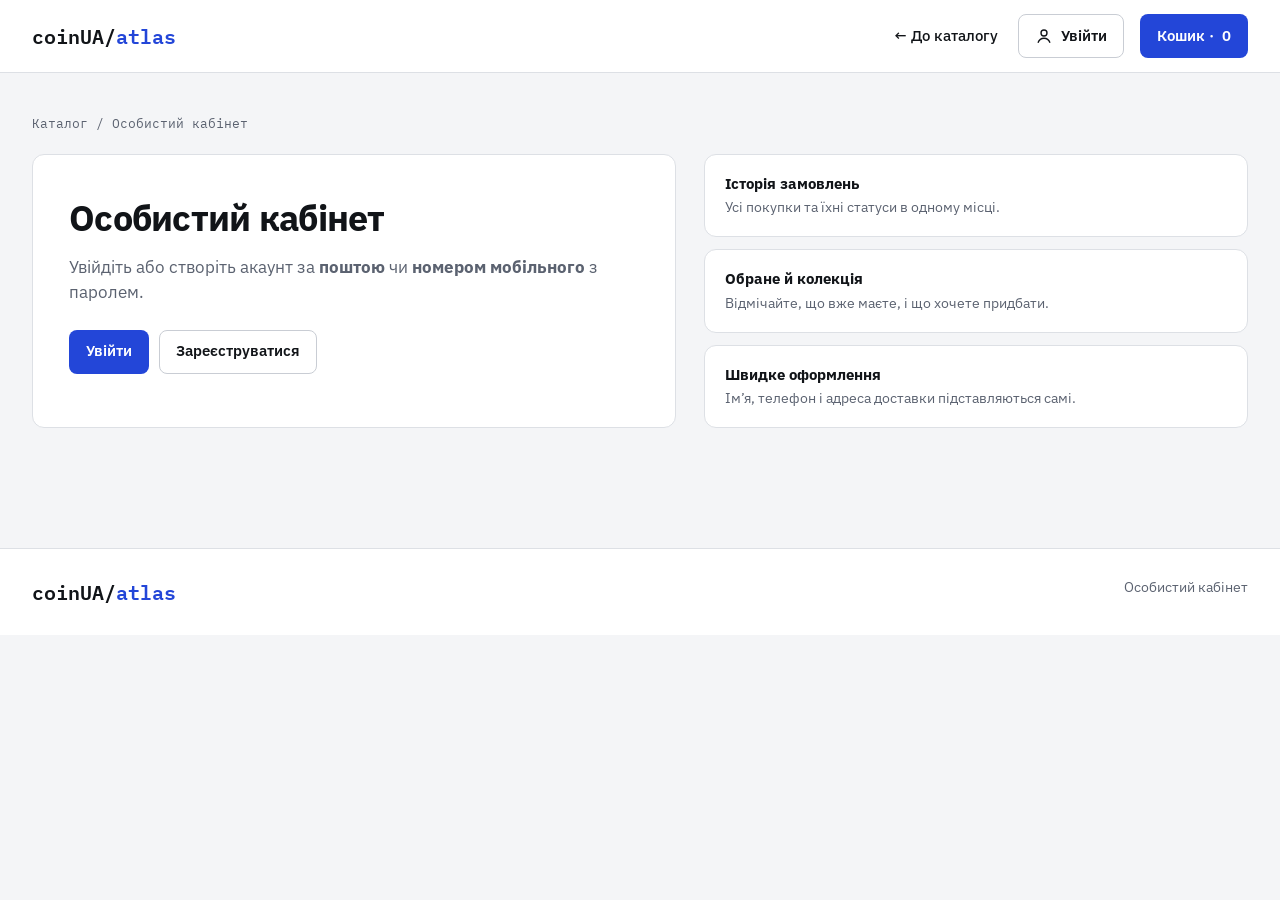
==== account.html @ 2c077c4a "Особистий кабінет: реєстрація й вхід за поштою або телефоном з паролем - Модуль авторизації з двома " ====
<!doctype html>
<html lang="uk">
<head>
  <meta charset="utf-8">
  <meta name="viewport" content="width=device-width, initial-scale=1">
  <title>Особистий кабінет — CoinUA</title>
  <meta name="robots" content="noindex">
  <link rel="preconnect" href="https://fonts.googleapis.com">
  <link rel="preconnect" href="https://fonts.gstatic.com" crossorigin>
  <link href="https://fonts.googleapis.com/css2?family=IBM+Plex+Sans:wght@400;500;600;700&family=IBM+Plex+Mono:wght@400;500;600&display=swap" rel="stylesheet">
  <link rel="stylesheet" href="css/styles.css">
</head>
<body>
  <a class="skip-link" href="#account">Перейти до вмісту</a>

  <header class="site-header">
    <div class="container header-top">
      <a href="./" class="logo">coinUA/<span>atlas</span></a>
      <nav class="account account-nav-top" aria-label="Навігація">
        <a href="./" class="link-btn" style="display:inline-flex;align-items:center;text-decoration:none">← До каталогу</a>
        <span data-auth-slot class="auth-slot"></span>
        <a href="./#cart" class="btn btn-primary">Кошик · <span id="cartCount">0</span></a>
      </nav>
    </div>
  </header>

  <main class="container page" id="account">
    <p class="crumbs">Каталог / Особистий кабінет</p>
    <div id="accountRoot" aria-live="polite">
      <p style="color:var(--muted)">Завантаження…</p>
    </div>
  </main>

  <footer class="site-footer">
    <div class="container footer-inner">
      <span class="logo">coinUA/<span>atlas</span></span>
      <span>Особистий кабінет</span>
    </div>
  </footer>

  <div class="toast" id="toast" role="status" aria-live="polite" hidden></div>

  <script src="js/data.js"></script>
  <script src="js/config.js"></script>
  <script src="js/auth.js"></script>
  <script src="js/account.js"></script>
</body>
</html>
---- css/styles.css ----
:root {
  --bg: #F4F5F7;
  --surface: #FFFFFF;
  --ink: #111418;
  --muted: #5B6270;
  --line: #DDE0E5;
  --line-soft: #EEF0F3;
  --field: #C9CDD4;
  --accent: #2346D8;
  --accent-dark: #1A33A3;
  --accent-soft: #EDF1FF;
  --danger: #B42318;
  --radius: 12px;
  --sans: 'IBM Plex Sans', system-ui, -apple-system, 'Segoe UI', sans-serif;
  --mono: 'IBM Plex Mono', ui-monospace, Menlo, Consolas, monospace;

  --gold: radial-gradient(circle at 34% 28%, #FFF6D6 0%, #E2BC62 38%, #A47A26 78%, #6E4F12 100%);
  --silver: radial-gradient(circle at 34% 28%, #FFFFFF 0%, #D3D7DD 40%, #8E949D 80%, #5D636B 100%);
  --cuni: radial-gradient(circle at 34% 28%, #F2F0E6 0%, #C9C4AE 40%, #8F8A72 80%, #5E5A47 100%);
  --steel: radial-gradient(circle at 34% 28%, #F6CFA8 0%, #C78550 40%, #84502A 80%, #55311A 100%);
}

*, *::before, *::after { box-sizing: border-box; }
[hidden] { display: none !important; }
html { scroll-behavior: smooth; }
body {
  margin: 0;
  background: var(--bg);
  color: var(--ink);
  font-family: var(--sans);
  font-size: 15px;
  line-height: 1.5;
  -webkit-font-smoothing: antialiased;
}
button, input, select { font: inherit; color: inherit; }
button { cursor: pointer; }
a { color: var(--accent); }
a:hover { color: var(--accent-dark); }
:focus-visible { outline: 2px solid var(--accent); outline-offset: 2px; }

.sr-only { position: absolute; width: 1px; height: 1px; overflow: hidden; clip: rect(0 0 0 0); white-space: nowrap; }
.skip-link { position: absolute; left: -9999px; top: 8px; background: var(--ink); color: #fff; padding: 8px 12px; border-radius: 6px; z-index: 100; }
.skip-link:focus { left: 8px; }
.mono { font-family: var(--mono); }
.small { font-size: 13px; color: var(--muted); }

.container { max-width: 1360px; margin: 0 auto; padding-inline: 32px; }

/* Buttons */
.btn {
  display: inline-flex; align-items: center; justify-content: center; gap: 8px;
  min-height: 44px; padding: 0 16px; border-radius: 8px; border: 1px solid transparent;
  font-weight: 600; text-decoration: none; white-space: nowrap;
  transition: background .15s, border-color .15s, color .15s;
}
.btn-primary { background: var(--accent); color: #fff; }
.btn-primary:hover { background: var(--accent-dark); color: #fff; }
.btn-primary:disabled { background: var(--field); cursor: not-allowed; }
.btn-outline { background: var(--surface); border-color: var(--field); }
.btn-outline:hover { border-color: var(--ink); }
.btn-light { background: #fff; color: var(--ink); }
.btn-ghost-dark { background: none; color: #fff; border-color: #5B6270; }
.btn-block { width: 100%; }
.link-btn { background: none; border: 0; padding: 0 4px; min-height: 44px; font-weight: 500; color: var(--ink); }
.link-btn:hover, .link-btn[aria-pressed="true"] { color: var(--accent); }
.link-btn.accent { color: var(--accent); }
.icon-btn { width: 44px; height: 44px; border-radius: 8px; border: 1px solid var(--line); background: var(--surface); display: inline-flex; align-items: center; justify-content: center; font-size: 16px; }
.icon-btn:hover { border-color: var(--ink); }

/* Header */
.site-header { background: var(--surface); border-bottom: 1px solid var(--line); position: sticky; top: 0; z-index: 20; }
.header-top { display: flex; flex-wrap: wrap; align-items: center; gap: 12px 32px; padding-block: 14px; }
.logo { font-family: var(--mono); font-weight: 600; font-size: 20px; color: var(--ink); text-decoration: none; }
.logo span { color: var(--accent); }
.logo:hover { color: var(--ink); }
.search {
  flex: 1 1 420px; display: flex; align-items: center; gap: 10px; height: 48px; padding: 0 14px;
  border: 1.5px solid var(--ink); border-radius: 8px; background: var(--surface);
}
.search:focus-within { border-color: var(--accent); box-shadow: 0 0 0 3px var(--accent-soft); }
.search input { flex: 1; min-width: 0; border: 0; outline: none; background: none; }
.search kbd { font-family: var(--mono); font-size: 12px; color: var(--muted); border: 1px solid var(--line); border-radius: 4px; padding: 1px 6px; }
.account { display: flex; align-items: center; gap: 16px; }
.tabs { display: flex; gap: 4px 28px; overflow-x: auto; scrollbar-width: none; }
.tabs::-webkit-scrollbar { display: none; }
.tab {
  background: none; border: 0; border-bottom: 2px solid transparent; padding: 12px 0; min-height: 44px;
  color: var(--muted); font-weight: 500; white-space: nowrap;
}
.tab:hover { color: var(--ink); }
.tab[aria-current="page"] { color: var(--ink); border-bottom-color: var(--accent); }

/* Page */
.page { padding-top: 28px; padding-bottom: 120px; }
.crumbs { font-family: var(--mono); font-size: 13px; color: var(--muted); margin-bottom: 8px; }
.page-head { display: flex; align-items: center; justify-content: space-between; gap: 16px; margin-bottom: 24px; }
.page-head h1 { margin: 0; font-size: 40px; font-weight: 700; letter-spacing: -0.02em; line-height: 1.1; }
.page-head .count { font-weight: 400; color: var(--muted); font-size: 22px; white-space: nowrap; }
.filters-toggle { display: none; }

.layout { display: flex; gap: 28px; align-items: flex-start; }

/* Filters */
.filters {
  flex: 0 0 280px; position: sticky; top: 140px;
  max-height: calc(100vh - 160px); overflow-y: auto;
  background: var(--surface); border: 1px solid var(--line); border-radius: var(--radius);
  padding: 20px; display: flex; flex-direction: column; gap: 22px;
}
.filters-head { display: flex; justify-content: space-between; align-items: center; }
fieldset { border: 0; padding: 0; margin: 0; min-width: 0; }
legend { font-family: var(--mono); font-size: 12px; text-transform: uppercase; letter-spacing: .08em; color: var(--muted); margin-bottom: 8px; padding: 0; }
.check-list { display: flex; flex-direction: column; gap: 2px; }
.check { display: flex; align-items: center; gap: 10px; min-height: 36px; cursor: pointer; }
.check input, .cmp input { width: 18px; height: 18px; accent-color: var(--accent); margin: 0; }
.check .num { margin-left: auto; font-family: var(--mono); font-size: 12px; color: var(--muted); }
.range-pair { display: flex; gap: 8px; }
.range-pair label { flex: 1; font-size: 12px; color: var(--muted); }
.range-pair input { width: 100%; height: 44px; border: 1px solid var(--field); border-radius: 6px; padding: 0 10px; font-family: var(--mono); background: var(--surface); }
.pill-list { display: flex; flex-wrap: wrap; gap: 6px; }
.pill {
  min-height: 36px; padding: 0 10px; border-radius: 6px; border: 1px solid var(--field); background: var(--surface);
  font-family: var(--mono); font-size: 13px;
}
.pill[aria-pressed="true"] { border: 1.5px solid var(--accent); background: var(--accent-soft); color: var(--accent); }
input[type="range"] { width: 100%; accent-color: var(--accent); }

/* Results */
.results { flex: 1 1 auto; min-width: 0; display: flex; flex-direction: column; gap: 16px; }
.toolbar { display: flex; flex-wrap: wrap; justify-content: space-between; gap: 12px; align-items: center; }
.toolbar-right { display: flex; gap: 8px; align-items: center; flex-wrap: wrap; }
.chips { display: flex; flex-wrap: wrap; gap: 6px; }
.chip { min-height: 40px; padding: 0 14px; border-radius: 999px; background: var(--surface); border: 1px solid var(--field); font-size: 14px; }
.chip:hover { border-color: var(--ink); }
.chip[aria-pressed="true"] { background: var(--ink); color: #fff; border-color: var(--ink); }
.sort { font-size: 13px; color: var(--muted); display: flex; align-items: center; gap: 8px; }
.sort select { height: 44px; border: 1px solid var(--field); border-radius: 8px; padding: 0 10px; background: var(--surface); color: var(--ink); font-size: 14px; }
.segmented { display: flex; border: 1px solid var(--field); border-radius: 8px; overflow: hidden; }
.segmented button { height: 42px; padding: 0 14px; border: 0; background: var(--surface); font-size: 14px; }
.segmented button[aria-pressed="true"] { background: var(--accent); color: #fff; }

.active-filters { display: flex; flex-wrap: wrap; gap: 6px; }
.active-filters:empty { display: none; }
.tag { display: inline-flex; align-items: center; gap: 6px; min-height: 32px; padding: 0 6px 0 12px; border-radius: 999px; background: var(--accent-soft); color: var(--accent); border: 0; font-size: 13px; }
.tag span { font-size: 15px; line-height: 1; padding: 0 4px; }

.grid { display: grid; grid-template-columns: repeat(auto-fill, minmax(220px, 1fr)); gap: 14px; }
.card {
  position: relative; background: var(--surface); border: 1px solid var(--line); border-radius: var(--radius);
  padding: 14px; display: flex; flex-direction: column; gap: 10px; transition: border-color .15s, box-shadow .15s;
}
.card:hover { border-color: var(--field); box-shadow: 0 6px 20px rgba(17,20,24,.06); }
.card-media { height: 170px; background: var(--bg); border-radius: 8px; display: flex; align-items: center; justify-content: center; border: 0; width: 100%; padding: 0; position: relative; }
.card-meta { font-family: var(--mono); font-size: 12px; color: var(--muted); display: flex; justify-content: space-between; gap: 8px; }
.card h3 { margin: 0; font-size: 16px; font-weight: 600; line-height: 1.3; }
.card h3 button { all: unset; cursor: pointer; }
.card h3 button:hover { color: var(--accent); }
.card h3 button:focus-visible { outline: 2px solid var(--accent); outline-offset: 2px; border-radius: 2px; }
.specs { margin: 0; display: grid; grid-template-columns: auto 1fr; gap: 2px 10px; font-size: 13px; }
.specs dt { color: var(--muted); }
.specs dd { margin: 0; }
.card-foot { margin-top: auto; display: flex; justify-content: space-between; align-items: center; gap: 8px; }
.price { font-family: var(--mono); font-weight: 600; font-size: 16px; }
.cmp { display: flex; align-items: center; gap: 6px; font-size: 13px; min-height: 44px; cursor: pointer; }
.card-actions { display: flex; gap: 8px; }
.card-actions .btn { flex: 1; }
.fav-btn { position: absolute; top: 20px; right: 20px; z-index: 1; width: 40px; height: 40px; border-radius: 50%; background: rgba(255,255,255,.9); border: 1px solid var(--line); display: inline-flex; align-items: center; justify-content: center; color: var(--muted); }
.fav-btn[aria-pressed="true"] { color: var(--danger); }
.fav-btn[aria-pressed="true"] svg { fill: currentColor; }
.badge { position: absolute; left: 8px; top: 8px; font-family: var(--mono); font-size: 11px; padding: 3px 8px; border-radius: 4px; background: var(--ink); color: #fff; }
.badge.out { background: #6B7280; }
.badge.owned { left: auto; right: 8px; top: auto; bottom: 8px; background: var(--accent); }

/* Item visuals */
.coin { width: 120px; height: 120px; border-radius: 50%; box-shadow: 0 12px 22px rgba(0,0,0,.18); display: flex; align-items: center; justify-content: center; }
.coin::after { content: ''; width: 84%; height: 84%; border-radius: 50%; border: 1.5px dotted rgba(30,24,10,.35); }
.coin.gold { background: var(--gold); }
.coin.silver { background: var(--silver); }
.coin.cuni { background: var(--cuni); }
.coin.steel { background: var(--steel); }
.note { width: 180px; height: 90px; border-radius: 4px; box-shadow: 0 12px 22px rgba(0,0,0,.15); position: relative;
  background: repeating-linear-gradient(135deg, hsl(var(--h) 45% 82%) 0 6px, hsl(var(--h) 40% 74%) 6px 12px); }
.note::after { content: ''; position: absolute; inset: 8px; border: 1px solid rgba(0,0,0,.18); border-radius: 2px; }
.set { width: 180px; height: 120px; border-radius: 10px; background: var(--ink); display: grid; grid-template-columns: repeat(3, 36px); gap: 10px; align-content: center; justify-content: center; box-shadow: 0 12px 22px rgba(0,0,0,.18); }
.set i { width: 36px; height: 36px; border-radius: 50%; }
.set i:nth-child(3n+1) { background: var(--silver); }
.set i:nth-child(3n+2) { background: var(--steel); }
.set i:nth-child(3n) { background: var(--gold); }
.album { width: 120px; height: 140px; border-radius: 6px 12px 12px 6px; background: #1F2A44; box-shadow: 0 12px 22px rgba(0,0,0,.2); position: relative; }
.album::before { content: ''; position: absolute; left: 10px; top: 0; bottom: 0; width: 3px; background: rgba(255,255,255,.2); }
.album::after { content: ''; position: absolute; inset: 30px 24px; border: 1.5px solid #C9A45C; border-radius: 4px; }
.thumb { transform: scale(.34); transform-origin: center; }
.thumb-cell { width: 56px; height: 44px; display: flex; align-items: center; justify-content: center; overflow: hidden; }
.big .coin { width: 240px; height: 240px; }
.big .note { width: 320px; height: 160px; }
.big .set { transform: scale(1.5); }
.big .album { transform: scale(1.4); }

/* Table */
.table-wrap { background: var(--surface); border: 1px solid var(--line); border-radius: var(--radius); overflow-x: auto; }
.table { width: 100%; border-collapse: collapse; font-size: 14px; min-width: 760px; }
.table th { text-align: left; font-family: var(--mono); font-size: 12px; color: var(--muted); text-transform: uppercase; letter-spacing: .06em; font-weight: 500; padding: 12px 14px; border-bottom: 1px solid var(--line); white-space: nowrap; }
.table td { padding: 8px 14px; border-bottom: 1px solid var(--line-soft); vertical-align: middle; }
.table tr:last-child td { border-bottom: 0; }
.table .mono { color: var(--muted); }
.table .name-btn { all: unset; cursor: pointer; font-weight: 600; }
.table .name-btn:hover { color: var(--accent); }
.table .name-btn:focus-visible { outline: 2px solid var(--accent); }

.empty { background: var(--surface); border: 1px dashed var(--field); border-radius: var(--radius); padding: 48px; text-align: center; }

/* Compare bar */
.compare-bar { position: fixed; left: 0; right: 0; bottom: 0; background: var(--ink); color: #fff; z-index: 30; }
.compare-inner { padding-block: 12px; display: flex; flex-wrap: wrap; gap: 12px 24px; align-items: center; justify-content: space-between; }
.compare-actions { display: flex; gap: 8px; }

/* Footer */
.site-footer { border-top: 1px solid var(--line); background: var(--surface); }
.footer-inner { padding-block: 28px; display: flex; flex-wrap: wrap; justify-content: space-between; gap: 12px; color: var(--muted); font-size: 14px; }

/* Dialogs */
.dialog { border: 0; padding: 0; border-radius: 16px; width: min(920px, calc(100vw - 32px)); max-height: calc(100vh - 48px); box-shadow: 0 24px 80px rgba(0,0,0,.25); }
.dialog-wide { width: min(1100px, calc(100vw - 32px)); }
.dialog::backdrop { background: rgba(17,20,24,.5); }
.dialog-body { padding: 28px; }
.dialog-head { display: flex; justify-content: space-between; align-items: center; gap: 16px; margin-bottom: 16px; }
.dialog-head h2 { margin: 0; font-size: 24px; }
.pd { display: flex; flex-wrap: wrap; gap: 32px; }
.pd-media { flex: 1 1 340px; min-height: 340px; background: var(--bg); border-radius: 12px; display: flex; align-items: center; justify-content: center; }
.pd-info { flex: 1 1 340px; display: flex; flex-direction: column; gap: 14px; min-width: 0; }
.pd-info h2 { margin: 0; font-size: 28px; line-height: 1.15; letter-spacing: -0.01em; }
.pd-info .specs { font-size: 14px; gap: 6px 16px; padding: 14px 0; border-block: 1px solid var(--line); }
.pd-price { font-family: var(--mono); font-size: 28px; font-weight: 600; }
.stock-ok { color: #067647; font-size: 14px; }
.stock-no { color: var(--danger); font-size: 14px; }
.pd-actions { display: flex; flex-wrap: wrap; gap: 8px; }
.pd-actions .btn-primary { flex: 1 1 200px; }
.compare-table th:first-child, .compare-table td:first-child { color: var(--muted); font-family: var(--mono); font-size: 12px; text-transform: uppercase; white-space: nowrap; }
.compare-table td { min-width: 180px; }
.compare-table .diff { background: #FFF8E6; }

/* Drawer */
.drawer-backdrop { position: fixed; inset: 0; background: rgba(17,20,24,.45); z-index: 40; }
.drawer {
  position: fixed; top: 0; right: 0; bottom: 0; width: min(440px, 100vw); background: var(--surface); z-index: 41;
  display: flex; flex-direction: column; transform: translateX(100%); transition: transform .25s ease; visibility: hidden;
}
.drawer.open { transform: none; visibility: visible; }
.drawer-head { display: flex; justify-content: space-between; align-items: center; padding: 20px 24px; border-bottom: 1px solid var(--line); }
.drawer-head h2 { margin: 0; font-size: 22px; }
.drawer-content { flex: 1; overflow-y: auto; padding: 16px 24px 24px; display: flex; flex-direction: column; gap: 16px; }
.cart-item { display: grid; grid-template-columns: 56px 1fr auto; gap: 12px; align-items: center; padding-bottom: 14px; border-bottom: 1px solid var(--line-soft); }
.cart-item .name { font-weight: 600; font-size: 14px; line-height: 1.3; }
.qty { display: inline-flex; align-items: center; border: 1px solid var(--field); border-radius: 8px; margin-top: 6px; }
.qty button { width: 36px; height: 36px; border: 0; background: none; font-size: 16px; }
.qty span { min-width: 28px; text-align: center; font-family: var(--mono); }
.remove { background: none; border: 0; color: var(--muted); font-size: 13px; min-height: 36px; text-decoration: underline; }
.cart-total { display: flex; justify-content: space-between; align-items: baseline; font-size: 18px; padding-top: 4px; }
.cart-total b { font-family: var(--mono); font-size: 22px; }
.form { display: flex; flex-direction: column; gap: 14px; }
.field { display: flex; flex-direction: column; gap: 6px; font-size: 13px; color: var(--muted); }
.field input, .field select { height: 46px; border: 1px solid var(--field); border-radius: 8px; padding: 0 12px; color: var(--ink); background: var(--surface); font-size: 15px; }
.field input:user-invalid, .pw-wrap input:user-invalid { border-color: var(--danger); }
.radio-group { display: flex; flex-direction: column; gap: 6px; border: 0; padding: 0; margin: 0; }
.radio { display: flex; align-items: center; gap: 10px; min-height: 44px; padding: 0 12px; border: 1px solid var(--field); border-radius: 8px; cursor: pointer; color: var(--ink); font-size: 15px; }
.radio:has(input:checked) { border-color: var(--accent); background: var(--accent-soft); }
.radio input { accent-color: var(--accent); }
.success { text-align: center; padding: 40px 0; display: flex; flex-direction: column; gap: 12px; align-items: center; }
.success .check-icon { width: 64px; height: 64px; border-radius: 50%; background: var(--accent-soft); color: var(--accent); display: flex; align-items: center; justify-content: center; }

/* Toast */
.toast { position: fixed; left: 50%; bottom: 88px; transform: translateX(-50%); background: var(--ink); color: #fff; padding: 12px 18px; border-radius: 10px; z-index: 60; font-size: 14px; box-shadow: 0 10px 30px rgba(0,0,0,.25); }

/* Responsive */
@media (max-width: 960px) {
  .container { padding-inline: 20px; }
  .filters-toggle { display: inline-flex; }
  .layout { display: block; }
  .filters { position: static; max-height: none; margin-bottom: 20px; display: none; }
  .filters.open { display: flex; }
  .page-head h1 { font-size: 30px; }
  .page-head .count { font-size: 18px; }
  .site-header { position: static; }
}
@media (max-width: 560px) {
  .account { width: 100%; justify-content: space-between; gap: 8px; }
  .search kbd { display: none; }
  .grid { grid-template-columns: repeat(2, minmax(0, 1fr)); gap: 10px; }
  .card { padding: 10px; }
  .card-media { height: 130px; }
  .coin { width: 90px; height: 90px; }
  .note { width: 130px; height: 66px; }
  .set { transform: scale(.75); }
  .card-foot { flex-direction: column; align-items: stretch; }
  .dialog-body { padding: 20px; }
  .toolbar-right { width: 100%; justify-content: space-between; }
}
@media (prefers-reduced-motion: reduce) {
  * { transition: none !important; scroll-behavior: auto !important; }
}

/* ---------- Авторизація ---------- */
.auth-slot { display: contents; }
.account-btn { gap: 8px; }
.account-btn span { max-width: 140px; overflow: hidden; text-overflow: ellipsis; }
.dialog-auth { width: min(460px, calc(100vw - 32px)); }
.auth-tabs { display: grid; grid-template-columns: 1fr 1fr; background: var(--bg); border-radius: 10px; padding: 4px; margin-bottom: 18px; }
.auth-tabs button { min-height: 40px; border: 0; border-radius: 8px; background: none; font-weight: 600; color: var(--muted); }
.auth-tabs button[aria-selected="true"] { background: var(--surface); color: var(--ink); box-shadow: 0 1px 3px rgba(17,20,24,.12); }
.auth-msg { margin: 0 0 14px; padding: 10px 12px; border-radius: 8px; font-size: 14px; }
.auth-msg.error { background: #FEF3F2; color: var(--danger); }
.auth-msg.info { background: var(--accent-soft); color: var(--accent-dark); }
.auth-note { margin: 16px 0 0; padding: 10px 12px; border-radius: 8px; background: var(--bg); color: var(--muted); font-size: 13px; }
.hint { font-size: 12px; color: var(--muted); }
.pw-wrap { position: relative; display: flex; }
.pw-wrap input { flex: 1; padding-right: 48px; height: 46px; border: 1px solid var(--field); border-radius: 8px; padding-left: 12px; color: var(--ink); background: var(--surface); font-size: 15px; width: 100%; }
.pw-toggle { position: absolute; right: 2px; top: 1px; width: 44px; height: 44px; border: 0; background: none; color: var(--muted); display: flex; align-items: center; justify-content: center; }
.pw-toggle[aria-pressed="true"] { color: var(--accent); }
.otp-input { font-family: var(--mono); font-size: 22px !important; letter-spacing: .4em; text-align: center; }
.field input[readonly] { background: var(--bg); color: var(--muted); }

/* ---------- Кабінет ---------- */
.acc-guest { display: flex; flex-wrap: wrap; gap: 28px; align-items: stretch; padding-top: 12px; }
.acc-guest-card { flex: 1 1 420px; background: var(--surface); border: 1px solid var(--line); border-radius: var(--radius); padding: 36px; }
.acc-guest-card h1 { margin: 0 0 10px; font-size: 36px; letter-spacing: -0.02em; }
.acc-guest-card p { margin: 0 0 24px; color: var(--muted); font-size: 17px; }
.acc-guest-actions { display: flex; flex-wrap: wrap; gap: 10px; }
.acc-benefits { flex: 1 1 320px; list-style: none; margin: 0; padding: 0; display: flex; flex-direction: column; gap: 12px; }
.acc-benefits li { background: var(--surface); border: 1px solid var(--line); border-radius: var(--radius); padding: 18px 20px; display: flex; flex-direction: column; gap: 2px; }
.acc-benefits span { color: var(--muted); font-size: 14px; }
.acc-head { display: flex; align-items: center; gap: 16px; margin-bottom: 24px; }
.acc-head h1 { margin: 0; font-size: 32px; letter-spacing: -0.02em; line-height: 1.15; }
.avatar { width: 56px; height: 56px; border-radius: 50%; background: var(--accent); color: #fff; font-size: 24px; font-weight: 600; display: flex; align-items: center; justify-content: center; flex: 0 0 auto; }
.acc-nav { flex: 0 0 240px; background: var(--surface); border: 1px solid var(--line); border-radius: var(--radius); padding: 8px; display: flex; flex-direction: column; gap: 2px; }
.acc-nav a { display: flex; justify-content: space-between; align-items: center; min-height: 44px; padding: 0 12px; border-radius: 8px; color: var(--ink); text-decoration: none; font-weight: 500; }
.acc-nav a:hover { background: var(--bg); }
.acc-nav a[aria-current="page"] { background: var(--accent-soft); color: var(--accent); }
.acc-nav .num { font-family: var(--mono); font-size: 12px; color: var(--muted); }
.acc-panel { flex: 1 1 auto; min-width: 0; background: var(--surface); border: 1px solid var(--line); border-radius: var(--radius); padding: 28px; }
.acc-panel h2 { margin: 0 0 20px; font-size: 24px; }
.acc-panel h2 .count { font-weight: 400; color: var(--muted); font-size: 18px; }
.acc-panel .empty { border-style: dashed; }
.acc-form { max-width: 520px; }
.acc-fieldset { display: flex; flex-direction: column; gap: 14px; border: 0; padding: 0; margin: 6px 0 0; }
.acc-signout { margin-top: 32px; padding-top: 20px; border-top: 1px solid var(--line); display: flex; flex-wrap: wrap; gap: 12px; justify-content: space-between; align-items: center; max-width: 520px; }
.orders { display: flex; flex-direction: column; gap: 14px; }
.order { border: 1px solid var(--line); border-radius: var(--radius); padding: 18px; display: flex; flex-direction: column; gap: 12px; }
.order-head { display: flex; justify-content: space-between; align-items: center; gap: 12px; flex-wrap: wrap; }
.status { font-size: 12px; font-weight: 600; padding: 4px 10px; border-radius: 999px; background: var(--accent-soft); color: var(--accent-dark); }
.order-items { list-style: none; margin: 0; padding: 0; display: flex; flex-direction: column; gap: 6px; font-size: 14px; }
.order-items li { display: flex; justify-content: space-between; gap: 12px; }
.order-foot { display: flex; justify-content: space-between; align-items: flex-end; gap: 12px; flex-wrap: wrap; padding-top: 12px; border-top: 1px solid var(--line-soft); }
.order-total b { font-size: 18px; margin-left: 6px; }

@media (max-width: 960px) {
  .acc-layout { display: flex; flex-direction: column; gap: 16px; }
  .acc-nav { flex: none; width: 100%; flex-direction: row; overflow-x: auto; }
  .acc-nav a { white-space: nowrap; gap: 8px; }
  .acc-panel { width: 100%; padding: 20px; }
}
@media (max-width: 560px) {
  .account-btn span { display: none; }
}
.account-nav-top { margin-left: auto; }
@media (max-width: 560px) { .account-nav-top { margin-left: 0; } }
.account .link-btn { white-space: nowrap; }
@media (max-width: 560px) { .account .link-btn { font-size: 14px; } }
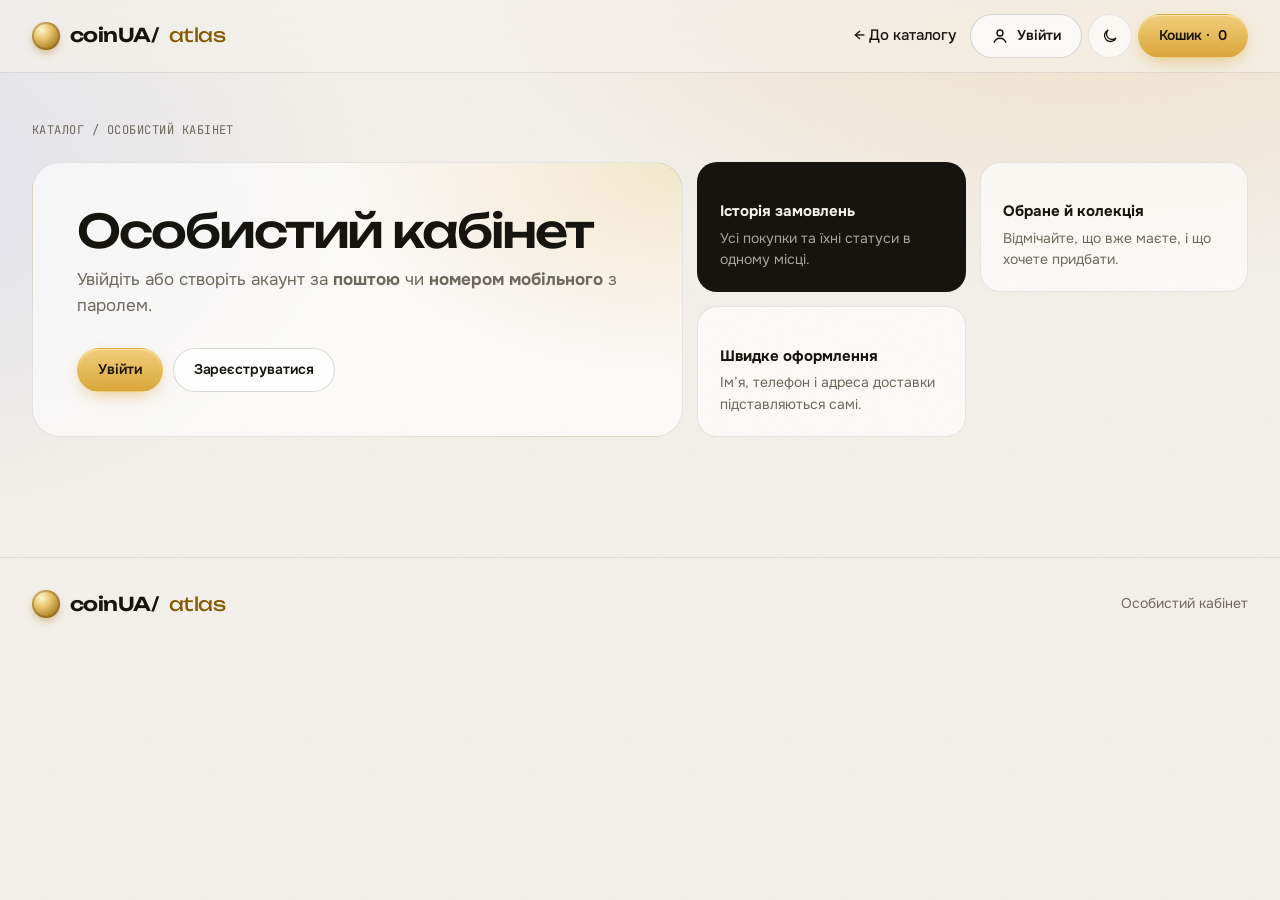
==== commit a8d85dab: "Новий дизайн 2026: світла й темна теми, bento-hero, «скляні» панелі - Світла й темна теми з перемика" ====
--- a/account.html
+++ b/account.html
@@ -7,7 +7,16 @@
   <meta name="robots" content="noindex">
   <link rel="preconnect" href="https://fonts.googleapis.com">
   <link rel="preconnect" href="https://fonts.gstatic.com" crossorigin>
-  <link href="https://fonts.googleapis.com/css2?family=IBM+Plex+Sans:wght@400;500;600;700&family=IBM+Plex+Mono:wght@400;500;600&display=swap" rel="stylesheet">
+  <link href="https://fonts.googleapis.com/css2?family=Unbounded:wght@400;500;600&family=Onest:wght@400;500;600;700&family=JetBrains+Mono:wght@400;500&display=swap" rel="stylesheet">
+  <meta name="theme-color" content="#F3F0EA" media="(prefers-color-scheme: light)">
+  <meta name="theme-color" content="#0D0C0A" media="(prefers-color-scheme: dark)">
+  <script>
+    (function () {
+      var t; try { t = localStorage.getItem('coinua:theme'); } catch (e) {}
+      if (!t) t = matchMedia('(prefers-color-scheme: dark)').matches ? 'dark' : 'light';
+      document.documentElement.dataset.theme = t;
+    })();
+  </script>
   <link rel="stylesheet" href="css/styles.css">
 </head>
 <body>
@@ -19,6 +28,10 @@
       <nav class="account account-nav-top" aria-label="Навігація">
         <a href="./" class="link-btn" style="display:inline-flex;align-items:center;text-decoration:none">← До каталогу</a>
         <span data-auth-slot class="auth-slot"></span>
+        <button type="button" class="icon-btn theme-toggle" data-theme-toggle aria-label="Темна тема" aria-pressed="false">
+          <svg class="i-moon" width="18" height="18" viewBox="0 0 24 24" fill="none" stroke="currentColor" stroke-width="1.8" aria-hidden="true"><path d="M20 14.5A8 8 0 1 1 9.5 4a6.5 6.5 0 0 0 10.5 10.5z"/></svg>
+          <svg class="i-sun" width="18" height="18" viewBox="0 0 24 24" fill="none" stroke="currentColor" stroke-width="1.8" aria-hidden="true"><circle cx="12" cy="12" r="4"/><path d="M12 2v2M12 20v2M4.9 4.9l1.4 1.4M17.7 17.7l1.4 1.4M2 12h2M20 12h2M4.9 19.1l1.4-1.4M17.7 6.3l1.4-1.4"/></svg>
+        </button>
         <a href="./#cart" class="btn btn-primary">Кошик · <span id="cartCount">0</span></a>
       </nav>
     </div>
@@ -43,6 +56,7 @@
   <script src="js/data.js"></script>
   <script src="js/config.js"></script>
   <script src="js/auth.js"></script>
+  <script src="js/ui.js"></script>
   <script src="js/account.js"></script>
 </body>
 </html>
--- a/css/styles.css
+++ b/css/styles.css
@@ -1,302 +1,604 @@
+/* =========================================================
+   CoinUA — дизайн 2026
+   Теплі нейтральні тони + золото, світла й темна тема,
+   «скляні» поверхні, bento-сітка, виразна типографіка.
+   ========================================================= */
+
 :root {
-  --bg: #F4F5F7;
+  color-scheme: light;
+  --bg: #F3F0EA;
+  --bg-glow-1: rgba(226, 185, 92, .28);
+  --bg-glow-2: rgba(120, 140, 255, .14);
   --surface: #FFFFFF;
-  --ink: #111418;
-  --muted: #5B6270;
-  --line: #DDE0E5;
-  --line-soft: #EEF0F3;
-  --field: #C9CDD4;
-  --accent: #2346D8;
-  --accent-dark: #1A33A3;
-  --accent-soft: #EDF1FF;
-  --danger: #B42318;
-  --radius: 12px;
-  --sans: 'IBM Plex Sans', system-ui, -apple-system, 'Segoe UI', sans-serif;
-  --mono: 'IBM Plex Mono', ui-monospace, Menlo, Consolas, monospace;
-
-  --gold: radial-gradient(circle at 34% 28%, #FFF6D6 0%, #E2BC62 38%, #A47A26 78%, #6E4F12 100%);
-  --silver: radial-gradient(circle at 34% 28%, #FFFFFF 0%, #D3D7DD 40%, #8E949D 80%, #5D636B 100%);
-  --cuni: radial-gradient(circle at 34% 28%, #F2F0E6 0%, #C9C4AE 40%, #8F8A72 80%, #5E5A47 100%);
-  --steel: radial-gradient(circle at 34% 28%, #F6CFA8 0%, #C78550 40%, #84502A 80%, #55311A 100%);
+  --surface-2: #ECE8E0;
+  --glass: rgba(255, 255, 255, .62);
+  --glass-strong: rgba(255, 255, 255, .82);
+  --ink: #16140F;
+  --muted: #6E685D;
+  --line: rgba(22, 20, 15, .09);
+  --line-soft: rgba(22, 20, 15, .05);
+  --field: rgba(22, 20, 15, .16);
+  --accent: #D9A63A;
+  --accent-2: #F1CE7A;
+  --accent-ink: #855A00;
+  --accent-dark: #6A4700;
+  --accent-soft: #F6ECD4;
+  --on-accent: #1C1405;
+  --invert-bg: #16140F;
+  --invert-ink: #F6F2EA;
+  --danger: #C2361F;
+  --ok: #18794E;
+  --diff: #FBF1D9;
+  --shadow-sm: 0 1px 2px rgba(22, 20, 15, .06), 0 2px 8px rgba(22, 20, 15, .04);
+  --shadow-md: 0 2px 6px rgba(22, 20, 15, .05), 0 18px 40px -12px rgba(22, 20, 15, .16);
+  --shadow-lg: 0 30px 80px -20px rgba(22, 20, 15, .35);
+  --radius-sm: 10px;
+  --radius: 20px;
+  --radius-lg: 28px;
+  --ease: cubic-bezier(.2, .8, .2, 1);
+  --display: 'Unbounded', 'Onest', system-ui, sans-serif;
+  --sans: 'Onest', system-ui, -apple-system, 'Segoe UI', sans-serif;
+  --mono: 'JetBrains Mono', ui-monospace, Menlo, Consolas, monospace;
+
+  --gold: radial-gradient(circle at 34% 28%, #FFF6D6 0%, #E9C46A 34%, #B0832A 72%, #6E4F12 100%);
+  --silver: radial-gradient(circle at 34% 28%, #FFFFFF 0%, #DADDE2 38%, #959BA4 76%, #5D636B 100%);
+  --cuni: radial-gradient(circle at 34% 28%, #F6F4EA 0%, #CFCAB3 38%, #948F76 76%, #5E5A47 100%);
+  --steel: radial-gradient(circle at 34% 28%, #FAD8B4 0%, #CF8E56 38%, #8A552C 76%, #55311A 100%);
+}
+
+:root[data-theme="dark"] {
+  color-scheme: dark;
+  --bg: #0D0C0A;
+  --bg-glow-1: rgba(226, 185, 92, .16);
+  --bg-glow-2: rgba(90, 110, 255, .12);
+  --surface: #171612;
+  --surface-2: #211F1A;
+  --glass: rgba(23, 22, 18, .6);
+  --glass-strong: rgba(28, 26, 22, .86);
+  --ink: #F3EFE6;
+  --muted: #A49E91;
+  --line: rgba(243, 239, 230, .09);
+  --line-soft: rgba(243, 239, 230, .05);
+  --field: rgba(243, 239, 230, .16);
+  --accent: #E2B95C;
+  --accent-2: #F4D88F;
+  --accent-ink: #EFC872;
+  --accent-dark: #F7DB98;
+  --accent-soft: rgba(226, 185, 92, .13);
+  --on-accent: #1A1305;
+  --invert-bg: #F3EFE6;
+  --invert-ink: #16140F;
+  --danger: #FF7A63;
+  --ok: #5FD39B;
+  --diff: rgba(226, 185, 92, .1);
+  --shadow-sm: 0 1px 2px rgba(0, 0, 0, .4);
+  --shadow-md: 0 2px 6px rgba(0, 0, 0, .3), 0 18px 40px -12px rgba(0, 0, 0, .6);
+  --shadow-lg: 0 30px 80px -20px rgba(0, 0, 0, .8);
 }
 
 *, *::before, *::after { box-sizing: border-box; }
 [hidden] { display: none !important; }
-html { scroll-behavior: smooth; }
+html { scroll-behavior: smooth; scroll-padding-top: 150px; }
 body {
   margin: 0;
-  background: var(--bg);
+  min-height: 100vh;
+  background:
+    radial-gradient(900px 520px at 85% -8%, var(--bg-glow-1), transparent 70%),
+    radial-gradient(700px 480px at -10% 20%, var(--bg-glow-2), transparent 70%),
+    var(--bg);
+  background-attachment: fixed;
   color: var(--ink);
   font-family: var(--sans);
   font-size: 15px;
-  line-height: 1.5;
+  line-height: 1.55;
   -webkit-font-smoothing: antialiased;
-}
+  transition: background-color .4s var(--ease), color .4s var(--ease);
+}
+/* Легке «зерно» поверх фону */
+body::before {
+  content: ''; position: fixed; inset: 0; z-index: -1; pointer-events: none; opacity: .05;
+  background-image: url("data:image/svg+xml,%3Csvg xmlns='http://www.w3.org/2000/svg' width='160' height='160'%3E%3Cfilter id='n'%3E%3CfeTurbulence type='fractalNoise' baseFrequency='.9' numOctaves='3' stitchTiles='stitch'/%3E%3C/filter%3E%3Crect width='100%25' height='100%25' filter='url(%23n)'/%3E%3C/svg%3E");
+}
+::selection { background: var(--accent); color: var(--on-accent); }
 button, input, select { font: inherit; color: inherit; }
 button { cursor: pointer; }
-a { color: var(--accent); }
+a { color: var(--accent-ink); text-underline-offset: 3px; }
 a:hover { color: var(--accent-dark); }
-:focus-visible { outline: 2px solid var(--accent); outline-offset: 2px; }
+:focus-visible { outline: 2px solid var(--accent); outline-offset: 3px; border-radius: 6px; }
 
 .sr-only { position: absolute; width: 1px; height: 1px; overflow: hidden; clip: rect(0 0 0 0); white-space: nowrap; }
-.skip-link { position: absolute; left: -9999px; top: 8px; background: var(--ink); color: #fff; padding: 8px 12px; border-radius: 6px; z-index: 100; }
+.skip-link { position: absolute; left: -9999px; top: 8px; background: var(--invert-bg); color: var(--invert-ink); padding: 10px 14px; border-radius: 999px; z-index: 100; }
 .skip-link:focus { left: 8px; }
 .mono { font-family: var(--mono); }
 .small { font-size: 13px; color: var(--muted); }
 
-.container { max-width: 1360px; margin: 0 auto; padding-inline: 32px; }
-
-/* Buttons */
+.container { max-width: 1400px; margin: 0 auto; padding-inline: 32px; }
+
+/* ---------- Кнопки ---------- */
 .btn {
-  display: inline-flex; align-items: center; justify-content: center; gap: 8px;
-  min-height: 44px; padding: 0 16px; border-radius: 8px; border: 1px solid transparent;
-  font-weight: 600; text-decoration: none; white-space: nowrap;
-  transition: background .15s, border-color .15s, color .15s;
-}
-.btn-primary { background: var(--accent); color: #fff; }
-.btn-primary:hover { background: var(--accent-dark); color: #fff; }
-.btn-primary:disabled { background: var(--field); cursor: not-allowed; }
-.btn-outline { background: var(--surface); border-color: var(--field); }
-.btn-outline:hover { border-color: var(--ink); }
-.btn-light { background: #fff; color: var(--ink); }
-.btn-ghost-dark { background: none; color: #fff; border-color: #5B6270; }
+  position: relative; display: inline-flex; align-items: center; justify-content: center; gap: 8px;
+  min-height: 44px; padding: 0 20px; border-radius: 999px; border: 1px solid transparent;
+  font-weight: 600; font-size: 14px; letter-spacing: -.005em; text-decoration: none; white-space: nowrap;
+  transition: background .2s var(--ease), border-color .2s var(--ease), color .2s var(--ease), transform .2s var(--ease), box-shadow .2s var(--ease);
+}
+.btn:active { transform: scale(.97); }
+.btn-primary {
+  background: linear-gradient(180deg, var(--accent-2), var(--accent));
+  color: var(--on-accent);
+  box-shadow: inset 0 1px 0 rgba(255, 255, 255, .45), 0 6px 18px -6px rgba(217, 166, 58, .7);
+}
+.btn-primary:hover { color: var(--on-accent); box-shadow: inset 0 1px 0 rgba(255, 255, 255, .5), 0 10px 26px -6px rgba(217, 166, 58, .85); transform: translateY(-1px); }
+.btn-primary:disabled { background: var(--surface-2); color: var(--muted); box-shadow: none; cursor: not-allowed; transform: none; }
+.btn-outline { background: var(--glass); border-color: var(--field); color: var(--ink); backdrop-filter: blur(8px); }
+.btn-outline:hover { border-color: var(--ink); color: var(--ink); }
+.btn-outline[aria-pressed="true"] { border-color: var(--accent); color: var(--accent-ink); background: var(--accent-soft); }
+.btn-light { background: var(--invert-ink); color: var(--invert-bg); }
+.btn-light:hover { color: var(--invert-bg); transform: translateY(-1px); }
+.btn-ghost-dark { background: none; color: var(--invert-ink); border-color: color-mix(in srgb, var(--invert-ink) 30%, transparent); }
+.btn-ghost-dark:hover { border-color: var(--invert-ink); }
+.btn-lg { min-height: 54px; padding: 0 28px; font-size: 15px; }
 .btn-block { width: 100%; }
-.link-btn { background: none; border: 0; padding: 0 4px; min-height: 44px; font-weight: 500; color: var(--ink); }
-.link-btn:hover, .link-btn[aria-pressed="true"] { color: var(--accent); }
-.link-btn.accent { color: var(--accent); }
-.icon-btn { width: 44px; height: 44px; border-radius: 8px; border: 1px solid var(--line); background: var(--surface); display: inline-flex; align-items: center; justify-content: center; font-size: 16px; }
+.link-btn { background: none; border: 0; padding: 0 8px; min-height: 44px; font-weight: 500; color: var(--ink); border-radius: 999px; transition: color .2s, background .2s; }
+.link-btn:hover { color: var(--accent-ink); }
+.link-btn[aria-pressed="true"] { color: var(--accent-ink); background: var(--accent-soft); }
+.link-btn.accent { color: var(--accent-ink); }
+.icon-btn {
+  width: 44px; height: 44px; border-radius: 999px; border: 1px solid var(--line); background: var(--glass);
+  display: inline-flex; align-items: center; justify-content: center; font-size: 15px; color: var(--ink);
+  transition: border-color .2s, transform .2s var(--ease), background .2s;
+}
 .icon-btn:hover { border-color: var(--ink); }
-
-/* Header */
-.site-header { background: var(--surface); border-bottom: 1px solid var(--line); position: sticky; top: 0; z-index: 20; }
-.header-top { display: flex; flex-wrap: wrap; align-items: center; gap: 12px 32px; padding-block: 14px; }
-.logo { font-family: var(--mono); font-weight: 600; font-size: 20px; color: var(--ink); text-decoration: none; }
-.logo span { color: var(--accent); }
+.icon-btn:active { transform: scale(.94); }
+
+/* Перемикач теми */
+.theme-toggle svg { transition: transform .5s var(--ease); }
+.theme-toggle:hover svg { transform: rotate(40deg); }
+.theme-toggle .i-sun { display: none; }
+:root[data-theme="dark"] .theme-toggle .i-sun { display: block; }
+:root[data-theme="dark"] .theme-toggle .i-moon { display: none; }
+
+/* ---------- Шапка ---------- */
+.site-header {
+  position: sticky; top: 0; z-index: 20;
+  background: color-mix(in srgb, var(--bg) 72%, transparent);
+  backdrop-filter: blur(22px) saturate(1.5);
+  -webkit-backdrop-filter: blur(22px) saturate(1.5);
+  border-bottom: 1px solid var(--line);
+}
+.header-top { display: flex; flex-wrap: wrap; align-items: center; gap: 12px 28px; padding-block: 14px; }
+.logo {
+  display: inline-flex; align-items: center; gap: 10px;
+  font-family: var(--display); font-weight: 600; font-size: 19px; letter-spacing: -.03em; color: var(--ink); text-decoration: none;
+}
+.logo::before {
+  content: ''; width: 28px; height: 28px; border-radius: 50%; flex: 0 0 auto;
+  background: var(--gold); box-shadow: inset 0 0 0 2px rgba(110, 79, 18, .35), 0 4px 10px -2px rgba(176, 131, 42, .6);
+}
+.logo span { color: var(--accent-ink); font-weight: 400; }
 .logo:hover { color: var(--ink); }
 .search {
-  flex: 1 1 420px; display: flex; align-items: center; gap: 10px; height: 48px; padding: 0 14px;
-  border: 1.5px solid var(--ink); border-radius: 8px; background: var(--surface);
-}
-.search:focus-within { border-color: var(--accent); box-shadow: 0 0 0 3px var(--accent-soft); }
-.search input { flex: 1; min-width: 0; border: 0; outline: none; background: none; }
-.search kbd { font-family: var(--mono); font-size: 12px; color: var(--muted); border: 1px solid var(--line); border-radius: 4px; padding: 1px 6px; }
-.account { display: flex; align-items: center; gap: 16px; }
-.tabs { display: flex; gap: 4px 28px; overflow-x: auto; scrollbar-width: none; }
+  flex: 1 1 420px; display: flex; align-items: center; gap: 10px; height: 50px; padding: 0 8px 0 18px;
+  border: 1px solid var(--line); border-radius: 999px; background: var(--glass-strong); color: var(--muted);
+  box-shadow: var(--shadow-sm); transition: border-color .2s, box-shadow .2s;
+}
+.search:focus-within { border-color: var(--accent); box-shadow: 0 0 0 4px var(--accent-soft), var(--shadow-sm); color: var(--ink); }
+.search input { flex: 1; min-width: 0; border: 0; outline: none; background: none; color: var(--ink); }
+.search input::placeholder { color: var(--muted); }
+.search kbd { font-family: var(--mono); font-size: 12px; color: var(--muted); background: var(--surface-2); border-radius: 999px; padding: 4px 10px; }
+.account { display: flex; align-items: center; gap: 6px; }
+.tabs { display: flex; gap: 4px; overflow-x: auto; scrollbar-width: none; padding-bottom: 12px; }
 .tabs::-webkit-scrollbar { display: none; }
 .tab {
-  background: none; border: 0; border-bottom: 2px solid transparent; padding: 12px 0; min-height: 44px;
-  color: var(--muted); font-weight: 500; white-space: nowrap;
-}
-.tab:hover { color: var(--ink); }
-.tab[aria-current="page"] { color: var(--ink); border-bottom-color: var(--accent); }
-
-/* Page */
-.page { padding-top: 28px; padding-bottom: 120px; }
-.crumbs { font-family: var(--mono); font-size: 13px; color: var(--muted); margin-bottom: 8px; }
-.page-head { display: flex; align-items: center; justify-content: space-between; gap: 16px; margin-bottom: 24px; }
-.page-head h1 { margin: 0; font-size: 40px; font-weight: 700; letter-spacing: -0.02em; line-height: 1.1; }
-.page-head .count { font-weight: 400; color: var(--muted); font-size: 22px; white-space: nowrap; }
+  background: none; border: 1px solid transparent; border-radius: 999px; padding: 0 16px; min-height: 40px;
+  color: var(--muted); font-weight: 500; white-space: nowrap; transition: color .2s, background .2s, border-color .2s;
+}
+.tab:hover { color: var(--ink); background: var(--line-soft); }
+.tab[aria-current="page"] { color: var(--invert-ink); background: var(--invert-bg); }
+
+/* ---------- Hero (bento) ---------- */
+.hero {
+  display: grid; gap: 14px; padding-top: 28px;
+  grid-template-columns: repeat(12, 1fr);
+  grid-template-areas:
+    "main main main main main main main coin coin coin coin coin"
+    "main main main main main main main coin coin coin coin coin"
+    "s1   s1   s1   s2   s2   s2   s3   s3   s3   s4   s4   s4";
+}
+.bento {
+  position: relative; overflow: hidden; border-radius: var(--radius-lg);
+  background: var(--glass); border: 1px solid var(--line);
+  backdrop-filter: blur(16px); -webkit-backdrop-filter: blur(16px);
+  box-shadow: var(--shadow-sm);
+}
+.hero-main { grid-area: main; padding: 44px 44px 40px; display: flex; flex-direction: column; gap: 22px; justify-content: flex-end; min-height: 420px; }
+.eyebrow {
+  display: inline-flex; align-items: center; gap: 8px; align-self: flex-start; margin: 0;
+  font-family: var(--mono); font-size: 12px; letter-spacing: .06em; text-transform: uppercase; color: var(--muted);
+  padding: 6px 12px; border-radius: 999px; border: 1px solid var(--line); background: var(--glass-strong);
+}
+.eyebrow i { width: 7px; height: 7px; border-radius: 50%; background: var(--ok); box-shadow: 0 0 0 4px color-mix(in srgb, var(--ok) 22%, transparent); animation: pulse 2.4s infinite; }
+@keyframes pulse { 50% { box-shadow: 0 0 0 8px transparent; } }
+.display {
+  margin: auto 0 0; font-family: var(--display); font-weight: 500;
+  font-size: clamp(34px, 4.6vw, 68px); line-height: 1.02; letter-spacing: -.045em; text-wrap: balance;
+}
+.display em {
+  font-style: normal;
+  background: linear-gradient(100deg, #B0832A, var(--accent-2) 45%, #B0832A 90%);
+  background-size: 200% 100%;
+  -webkit-background-clip: text; background-clip: text; color: transparent;
+  animation: shine 6s linear infinite;
+}
+@keyframes shine { to { background-position: -200% 0; } }
+.lead { margin: 0; max-width: 54ch; font-size: 17px; color: var(--muted); text-wrap: pretty; }
+.hero-cta { display: flex; flex-wrap: wrap; gap: 10px; }
+
+.hero-coin {
+  grid-area: coin; min-height: 420px; display: grid; place-items: center; perspective: 1000px;
+  background:
+    radial-gradient(closest-side at 50% 52%, rgba(226, 185, 92, .38), transparent 75%),
+    var(--glass);
+}
+.hero-coin::after {
+  content: ''; position: absolute; inset: auto 0 0; height: 40%;
+  background: repeating-linear-gradient(90deg, var(--line) 0 1px, transparent 1px 48px);
+  mask-image: linear-gradient(transparent, #000); -webkit-mask-image: linear-gradient(transparent, #000);
+}
+.coin3d { position: relative; z-index: 1; transform-style: preserve-3d; transition: transform .3s var(--ease); animation: float 7s ease-in-out infinite; }
+.coin3d .coin { width: min(300px, 26vw); height: min(300px, 26vw); box-shadow: 0 40px 60px -20px rgba(110, 79, 18, .55), inset 0 0 0 6px rgba(110, 79, 18, .18), inset 0 -10px 30px rgba(60, 40, 0, .35); }
+.coin3d .coin::before {
+  content: '₴'; position: absolute; font-family: var(--display); font-weight: 600; font-size: min(110px, 9vw);
+  color: rgba(80, 56, 8, .55); text-shadow: 0 1px 0 rgba(255, 246, 214, .7), 0 -1px 0 rgba(60, 40, 0, .35);
+}
+.hero-tag {
+  position: absolute; z-index: 2; font-family: var(--mono); font-size: 12px; padding: 7px 12px; border-radius: 999px;
+  background: var(--glass-strong); border: 1px solid var(--line); box-shadow: var(--shadow-md); backdrop-filter: blur(10px);
+}
+.hero-tag.t1 { top: 14%; left: 8%; }
+.hero-tag.t2 { bottom: 16%; right: 8%; }
+.hero-tag b { color: var(--accent-ink); }
+@keyframes float { 50% { translate: 0 -12px; } }
+
+.stat { padding: 22px 24px; display: flex; flex-direction: column; gap: 4px; min-height: 130px; justify-content: space-between; }
+.s1 { grid-area: s1; }
+.s2 { grid-area: s2; }
+.s3 { grid-area: s3; }
+.stat.s4 { grid-area: s4; background: var(--invert-bg); color: var(--invert-ink); border-color: transparent; }
+.stat b { font-family: var(--display); font-weight: 500; font-size: 34px; letter-spacing: -.04em; line-height: 1; }
+.stat span { color: var(--muted); font-size: 14px; }
+.stat.s4 span { color: color-mix(in srgb, var(--invert-ink) 65%, transparent); }
+.stat .stat-ico { font-family: var(--mono); font-size: 12px; color: var(--muted); display: flex; justify-content: space-between; }
+
+/* ---------- Сторінка ---------- */
+.page { padding-top: 36px; padding-bottom: 120px; }
+.crumbs { font-family: var(--mono); font-size: 12px; letter-spacing: .04em; text-transform: uppercase; color: var(--muted); margin-bottom: 10px; }
+.page-head { display: flex; align-items: flex-end; justify-content: space-between; gap: 16px; margin-bottom: 26px; }
+.page-head h1 { margin: 0; font-family: var(--display); font-size: clamp(30px, 3.4vw, 48px); font-weight: 500; letter-spacing: -.045em; line-height: 1.05; }
+.page-head .count {
+  display: inline-block; vertical-align: middle; margin-left: 8px; padding: 4px 12px; border-radius: 999px;
+  font-family: var(--mono); font-weight: 400; font-size: 13px; letter-spacing: 0; color: var(--muted);
+  background: var(--glass-strong); border: 1px solid var(--line); white-space: nowrap;
+}
 .filters-toggle { display: none; }
 
-.layout { display: flex; gap: 28px; align-items: flex-start; }
-
-/* Filters */
+.layout { display: flex; gap: 24px; align-items: flex-start; }
+
+/* ---------- Фільтри ---------- */
 .filters {
   flex: 0 0 280px; position: sticky; top: 140px;
-  max-height: calc(100vh - 160px); overflow-y: auto;
-  background: var(--surface); border: 1px solid var(--line); border-radius: var(--radius);
-  padding: 20px; display: flex; flex-direction: column; gap: 22px;
+  max-height: calc(100vh - 160px); overflow-y: auto; scrollbar-width: thin;
+  background: var(--glass); border: 1px solid var(--line); border-radius: var(--radius);
+  backdrop-filter: blur(16px); -webkit-backdrop-filter: blur(16px);
+  padding: 22px; display: flex; flex-direction: column; gap: 24px;
 }
 .filters-head { display: flex; justify-content: space-between; align-items: center; }
+.filters-head b { font-family: var(--display); font-weight: 500; font-size: 16px; letter-spacing: -.02em; }
 fieldset { border: 0; padding: 0; margin: 0; min-width: 0; }
-legend { font-family: var(--mono); font-size: 12px; text-transform: uppercase; letter-spacing: .08em; color: var(--muted); margin-bottom: 8px; padding: 0; }
+legend { font-family: var(--mono); font-size: 11px; text-transform: uppercase; letter-spacing: .1em; color: var(--muted); margin-bottom: 10px; padding: 0; }
 .check-list { display: flex; flex-direction: column; gap: 2px; }
-.check { display: flex; align-items: center; gap: 10px; min-height: 36px; cursor: pointer; }
+.check { display: flex; align-items: center; gap: 10px; min-height: 38px; cursor: pointer; border-radius: 10px; }
 .check input, .cmp input { width: 18px; height: 18px; accent-color: var(--accent); margin: 0; }
-.check .num { margin-left: auto; font-family: var(--mono); font-size: 12px; color: var(--muted); }
+.check .num { margin-left: auto; font-family: var(--mono); font-size: 11px; color: var(--muted); background: var(--line-soft); padding: 2px 8px; border-radius: 999px; }
 .range-pair { display: flex; gap: 8px; }
-.range-pair label { flex: 1; font-size: 12px; color: var(--muted); }
-.range-pair input { width: 100%; height: 44px; border: 1px solid var(--field); border-radius: 6px; padding: 0 10px; font-family: var(--mono); background: var(--surface); }
+.range-pair label { flex: 1; font-size: 12px; color: var(--muted); display: flex; flex-direction: column; gap: 4px; }
+.range-pair input { width: 100%; height: 44px; border: 1px solid var(--field); border-radius: 12px; padding: 0 12px; font-family: var(--mono); background: var(--surface); color: var(--ink); }
+.range-pair input:focus { outline: none; border-color: var(--accent); box-shadow: 0 0 0 4px var(--accent-soft); }
 .pill-list { display: flex; flex-wrap: wrap; gap: 6px; }
 .pill {
-  min-height: 36px; padding: 0 10px; border-radius: 6px; border: 1px solid var(--field); background: var(--surface);
-  font-family: var(--mono); font-size: 13px;
-}
-.pill[aria-pressed="true"] { border: 1.5px solid var(--accent); background: var(--accent-soft); color: var(--accent); }
+  min-height: 36px; padding: 0 12px; border-radius: 999px; border: 1px solid var(--field); background: var(--surface);
+  font-family: var(--mono); font-size: 12px; transition: all .2s var(--ease);
+}
+.pill:hover { border-color: var(--ink); }
+.pill[aria-pressed="true"] { border-color: var(--accent); background: var(--accent-soft); color: var(--accent-ink); }
 input[type="range"] { width: 100%; accent-color: var(--accent); }
 
-/* Results */
+/* ---------- Результати ---------- */
 .results { flex: 1 1 auto; min-width: 0; display: flex; flex-direction: column; gap: 16px; }
 .toolbar { display: flex; flex-wrap: wrap; justify-content: space-between; gap: 12px; align-items: center; }
 .toolbar-right { display: flex; gap: 8px; align-items: center; flex-wrap: wrap; }
 .chips { display: flex; flex-wrap: wrap; gap: 6px; }
-.chip { min-height: 40px; padding: 0 14px; border-radius: 999px; background: var(--surface); border: 1px solid var(--field); font-size: 14px; }
+.chip {
+  min-height: 40px; padding: 0 16px; border-radius: 999px; background: var(--glass); border: 1px solid var(--line);
+  font-size: 14px; transition: all .2s var(--ease);
+}
 .chip:hover { border-color: var(--ink); }
-.chip[aria-pressed="true"] { background: var(--ink); color: #fff; border-color: var(--ink); }
+.chip[aria-pressed="true"] { background: var(--invert-bg); color: var(--invert-ink); border-color: var(--invert-bg); }
 .sort { font-size: 13px; color: var(--muted); display: flex; align-items: center; gap: 8px; }
-.sort select { height: 44px; border: 1px solid var(--field); border-radius: 8px; padding: 0 10px; background: var(--surface); color: var(--ink); font-size: 14px; }
-.segmented { display: flex; border: 1px solid var(--field); border-radius: 8px; overflow: hidden; }
-.segmented button { height: 42px; padding: 0 14px; border: 0; background: var(--surface); font-size: 14px; }
-.segmented button[aria-pressed="true"] { background: var(--accent); color: #fff; }
+.sort select {
+  height: 44px; border: 1px solid var(--line); border-radius: 999px; padding: 0 36px 0 16px; background: var(--glass-strong); color: var(--ink); font-size: 14px;
+  appearance: none; -webkit-appearance: none;
+  background-image: url("data:image/svg+xml,%3Csvg xmlns='http://www.w3.org/2000/svg' width='12' height='12' viewBox='0 0 24 24' fill='none' stroke='%23857F72' stroke-width='2.5'%3E%3Cpath d='M6 9l6 6 6-6'/%3E%3C/svg%3E");
+  background-repeat: no-repeat; background-position: right 14px center;
+}
+.segmented { display: flex; padding: 4px; gap: 2px; border: 1px solid var(--line); border-radius: 999px; background: var(--glass-strong); }
+.segmented button { height: 36px; padding: 0 14px; border: 0; border-radius: 999px; background: none; font-size: 14px; color: var(--muted); transition: all .2s var(--ease); }
+.segmented button[aria-pressed="true"] { background: var(--invert-bg); color: var(--invert-ink); }
 
 .active-filters { display: flex; flex-wrap: wrap; gap: 6px; }
 .active-filters:empty { display: none; }
-.tag { display: inline-flex; align-items: center; gap: 6px; min-height: 32px; padding: 0 6px 0 12px; border-radius: 999px; background: var(--accent-soft); color: var(--accent); border: 0; font-size: 13px; }
-.tag span { font-size: 15px; line-height: 1; padding: 0 4px; }
-
-.grid { display: grid; grid-template-columns: repeat(auto-fill, minmax(220px, 1fr)); gap: 14px; }
+.tag { display: inline-flex; align-items: center; gap: 6px; min-height: 32px; padding: 0 6px 0 14px; border-radius: 999px; background: var(--accent-soft); color: var(--accent-ink); border: 1px solid color-mix(in srgb, var(--accent) 30%, transparent); font-size: 13px; }
+.tag span { font-size: 15px; line-height: 1; padding: 2px 6px; border-radius: 999px; }
+.tag:hover span { background: color-mix(in srgb, var(--accent) 25%, transparent); }
+
+.grid { display: grid; grid-template-columns: repeat(auto-fill, minmax(232px, 1fr)); gap: 14px; }
 .card {
   position: relative; background: var(--surface); border: 1px solid var(--line); border-radius: var(--radius);
-  padding: 14px; display: flex; flex-direction: column; gap: 10px; transition: border-color .15s, box-shadow .15s;
-}
-.card:hover { border-color: var(--field); box-shadow: 0 6px 20px rgba(17,20,24,.06); }
-.card-media { height: 170px; background: var(--bg); border-radius: 8px; display: flex; align-items: center; justify-content: center; border: 0; width: 100%; padding: 0; position: relative; }
-.card-meta { font-family: var(--mono); font-size: 12px; color: var(--muted); display: flex; justify-content: space-between; gap: 8px; }
-.card h3 { margin: 0; font-size: 16px; font-weight: 600; line-height: 1.3; }
+  padding: 10px 10px 14px; display: flex; flex-direction: column; gap: 10px;
+  transition: border-color .3s var(--ease), box-shadow .3s var(--ease), transform .3s var(--ease);
+}
+.card > :not(.card-media):not(.fav-btn) { margin-inline: 6px; }
+.card:hover { border-color: color-mix(in srgb, var(--accent) 45%, var(--line)); box-shadow: var(--shadow-md); transform: translateY(-3px); }
+.card-media {
+  height: 190px; border-radius: 14px; display: flex; align-items: center; justify-content: center; border: 0; width: 100%; padding: 0; position: relative; overflow: hidden;
+  background: radial-gradient(closest-side at 50% 55%, color-mix(in srgb, var(--accent) 16%, transparent), transparent), var(--surface-2);
+  perspective: 700px;
+}
+.card-media > div:first-child { transition: transform .6s var(--ease); }
+.card:hover .card-media > .coin { transform: rotateY(22deg) rotateX(6deg) scale(1.05); }
+.card:hover .card-media > .note, .card:hover .card-media > .album { transform: rotate(-4deg) scale(1.04); }
+.card:hover .card-media > .set { transform: translateY(-4px) scale(1.03); }
+.card-media img { width: 100%; height: 100%; object-fit: contain; }
+.card-meta { font-family: var(--mono); font-size: 11px; letter-spacing: .02em; color: var(--muted); display: flex; justify-content: space-between; gap: 8px; }
+.card-meta span:last-child { color: var(--accent-ink); background: var(--accent-soft); padding: 1px 8px; border-radius: 999px; }
+.card h3 { margin: 0; font-size: 16px; font-weight: 600; line-height: 1.3; letter-spacing: -.01em; text-wrap: balance; }
 .card h3 button { all: unset; cursor: pointer; }
-.card h3 button:hover { color: var(--accent); }
-.card h3 button:focus-visible { outline: 2px solid var(--accent); outline-offset: 2px; border-radius: 2px; }
-.specs { margin: 0; display: grid; grid-template-columns: auto 1fr; gap: 2px 10px; font-size: 13px; }
+.card h3 button:hover { color: var(--accent-ink); }
+.card h3 button:focus-visible { outline: 2px solid var(--accent); outline-offset: 2px; border-radius: 4px; }
+.specs { margin: 0; display: grid; grid-template-columns: auto 1fr; gap: 3px 12px; font-size: 13px; }
 .specs dt { color: var(--muted); }
 .specs dd { margin: 0; }
-.card-foot { margin-top: auto; display: flex; justify-content: space-between; align-items: center; gap: 8px; }
-.price { font-family: var(--mono); font-weight: 600; font-size: 16px; }
-.cmp { display: flex; align-items: center; gap: 6px; font-size: 13px; min-height: 44px; cursor: pointer; }
+.card-foot { margin-top: auto; display: flex; justify-content: space-between; align-items: center; gap: 8px; padding-top: 8px; border-top: 1px dashed var(--line); }
+.price { font-family: var(--display); font-weight: 500; font-size: 18px; letter-spacing: -.03em; }
+.cmp { display: flex; align-items: center; gap: 6px; font-size: 12px; color: var(--muted); min-height: 44px; cursor: pointer; }
 .card-actions { display: flex; gap: 8px; }
 .card-actions .btn { flex: 1; }
-.fav-btn { position: absolute; top: 20px; right: 20px; z-index: 1; width: 40px; height: 40px; border-radius: 50%; background: rgba(255,255,255,.9); border: 1px solid var(--line); display: inline-flex; align-items: center; justify-content: center; color: var(--muted); }
+.fav-btn {
+  position: absolute; top: 18px; right: 18px; z-index: 1; width: 38px; height: 38px; border-radius: 50%;
+  background: var(--glass-strong); backdrop-filter: blur(8px); border: 1px solid var(--line);
+  display: inline-flex; align-items: center; justify-content: center; color: var(--muted); transition: transform .2s var(--ease), color .2s;
+}
+.fav-btn:hover { transform: scale(1.08); color: var(--danger); }
 .fav-btn[aria-pressed="true"] { color: var(--danger); }
-.fav-btn[aria-pressed="true"] svg { fill: currentColor; }
-.badge { position: absolute; left: 8px; top: 8px; font-family: var(--mono); font-size: 11px; padding: 3px 8px; border-radius: 4px; background: var(--ink); color: #fff; }
-.badge.out { background: #6B7280; }
-.badge.owned { left: auto; right: 8px; top: auto; bottom: 8px; background: var(--accent); }
-
-/* Item visuals */
-.coin { width: 120px; height: 120px; border-radius: 50%; box-shadow: 0 12px 22px rgba(0,0,0,.18); display: flex; align-items: center; justify-content: center; }
-.coin::after { content: ''; width: 84%; height: 84%; border-radius: 50%; border: 1.5px dotted rgba(30,24,10,.35); }
+.fav-btn[aria-pressed="true"] svg { fill: currentColor; animation: pop .35s var(--ease); }
+@keyframes pop { 40% { transform: scale(1.35); } }
+.badge { position: absolute; left: 10px; top: 10px; font-family: var(--mono); font-size: 11px; padding: 4px 10px; border-radius: 999px; background: var(--invert-bg); color: var(--invert-ink); }
+.badge.out { background: color-mix(in srgb, var(--muted) 85%, transparent); color: #fff; }
+.badge.owned { left: auto; right: 10px; top: auto; bottom: 10px; background: var(--accent); color: var(--on-accent); }
+
+/* Поява карток під час прокрутки (сучасні браузери) */
+@supports (animation-timeline: view()) {
+  @media (prefers-reduced-motion: no-preference) {
+    .card, .bento, .acc-benefits li {
+      animation: rise linear both;
+      animation-timeline: view();
+      animation-range: entry 0% entry 35%;
+    }
+  }
+}
+@keyframes rise { from { opacity: 0; translate: 0 28px; scale: .97; } }
+
+/* ---------- Умовні зображення предметів ---------- */
+.coin { position: relative; width: 124px; height: 124px; border-radius: 50%; box-shadow: 0 18px 28px -10px rgba(0, 0, 0, .45), inset 0 0 0 3px rgba(0, 0, 0, .08); display: flex; align-items: center; justify-content: center; overflow: hidden; }
+.coin::after { content: ''; position: absolute; width: 84%; height: 84%; border-radius: 50%; border: 1.5px dotted rgba(30, 24, 10, .35); }
+/* відблиск, що пробігає по металу */
 .coin.gold { background: var(--gold); }
 .coin.silver { background: var(--silver); }
 .coin.cuni { background: var(--cuni); }
 .coin.steel { background: var(--steel); }
-.note { width: 180px; height: 90px; border-radius: 4px; box-shadow: 0 12px 22px rgba(0,0,0,.15); position: relative;
-  background: repeating-linear-gradient(135deg, hsl(var(--h) 45% 82%) 0 6px, hsl(var(--h) 40% 74%) 6px 12px); }
-.note::after { content: ''; position: absolute; inset: 8px; border: 1px solid rgba(0,0,0,.18); border-radius: 2px; }
-.set { width: 180px; height: 120px; border-radius: 10px; background: var(--ink); display: grid; grid-template-columns: repeat(3, 36px); gap: 10px; align-content: center; justify-content: center; box-shadow: 0 12px 22px rgba(0,0,0,.18); }
-.set i { width: 36px; height: 36px; border-radius: 50%; }
+.card-media .coin::before, .coin3d .coin {
+  --sheen: linear-gradient(115deg, transparent 35%, rgba(255, 255, 255, .55) 48%, transparent 60%);
+}
+.card-media .coin::before {
+  content: ''; position: absolute; inset: 0; border-radius: 50%; background: var(--sheen); background-size: 250% 100%; background-position: 150% 0;
+  transition: background-position .9s var(--ease);
+}
+.card:hover .card-media .coin::before { background-position: -60% 0; }
+.note { width: 184px; height: 92px; border-radius: 6px; box-shadow: 0 18px 28px -10px rgba(0, 0, 0, .4); position: relative;
+  background:
+    radial-gradient(circle at 78% 50%, rgba(255, 255, 255, .35) 0 14px, transparent 15px),
+    repeating-linear-gradient(135deg, hsl(var(--h) 45% 82%) 0 6px, hsl(var(--h) 40% 74%) 6px 12px); }
+.note::after { content: ''; position: absolute; inset: 8px; border: 1px solid rgba(0, 0, 0, .18); border-radius: 3px; }
+.set { width: 180px; height: 120px; border-radius: 14px; background: linear-gradient(160deg, #2A2620, #12100C); display: grid; grid-template-columns: repeat(3, 36px); gap: 10px; align-content: center; justify-content: center; box-shadow: 0 18px 28px -10px rgba(0, 0, 0, .5), inset 0 1px 0 rgba(255, 255, 255, .08); }
+.set i { width: 36px; height: 36px; border-radius: 50%; box-shadow: 0 4px 8px rgba(0, 0, 0, .5); }
 .set i:nth-child(3n+1) { background: var(--silver); }
 .set i:nth-child(3n+2) { background: var(--steel); }
 .set i:nth-child(3n) { background: var(--gold); }
-.album { width: 120px; height: 140px; border-radius: 6px 12px 12px 6px; background: #1F2A44; box-shadow: 0 12px 22px rgba(0,0,0,.2); position: relative; }
-.album::before { content: ''; position: absolute; left: 10px; top: 0; bottom: 0; width: 3px; background: rgba(255,255,255,.2); }
-.album::after { content: ''; position: absolute; inset: 30px 24px; border: 1.5px solid #C9A45C; border-radius: 4px; }
+.album { width: 120px; height: 140px; border-radius: 6px 14px 14px 6px; background: linear-gradient(150deg, #2A3A60, #141D33); box-shadow: 0 18px 28px -10px rgba(0, 0, 0, .5); position: relative; }
+.album::before { content: ''; position: absolute; left: 10px; top: 0; bottom: 0; width: 3px; background: rgba(255, 255, 255, .2); }
+.album::after { content: ''; position: absolute; inset: 30px 24px; border: 1.5px solid #D9B66A; border-radius: 4px; }
 .thumb { transform: scale(.34); transform-origin: center; }
 .thumb-cell { width: 56px; height: 44px; display: flex; align-items: center; justify-content: center; overflow: hidden; }
-.big .coin { width: 240px; height: 240px; }
-.big .note { width: 320px; height: 160px; }
+.big .coin { width: 260px; height: 260px; }
+.big .note { width: 330px; height: 165px; }
 .big .set { transform: scale(1.5); }
 .big .album { transform: scale(1.4); }
 
-/* Table */
+/* ---------- Таблиця ---------- */
 .table-wrap { background: var(--surface); border: 1px solid var(--line); border-radius: var(--radius); overflow-x: auto; }
 .table { width: 100%; border-collapse: collapse; font-size: 14px; min-width: 760px; }
-.table th { text-align: left; font-family: var(--mono); font-size: 12px; color: var(--muted); text-transform: uppercase; letter-spacing: .06em; font-weight: 500; padding: 12px 14px; border-bottom: 1px solid var(--line); white-space: nowrap; }
-.table td { padding: 8px 14px; border-bottom: 1px solid var(--line-soft); vertical-align: middle; }
+.table th { text-align: left; font-family: var(--mono); font-size: 11px; color: var(--muted); text-transform: uppercase; letter-spacing: .08em; font-weight: 500; padding: 14px 16px; border-bottom: 1px solid var(--line); white-space: nowrap; }
+.table td { padding: 10px 16px; border-bottom: 1px solid var(--line-soft); vertical-align: middle; }
+.table tbody tr { transition: background .15s; }
+.table tbody tr:hover { background: var(--line-soft); }
 .table tr:last-child td { border-bottom: 0; }
 .table .mono { color: var(--muted); }
 .table .name-btn { all: unset; cursor: pointer; font-weight: 600; }
-.table .name-btn:hover { color: var(--accent); }
+.table .name-btn:hover { color: var(--accent-ink); }
 .table .name-btn:focus-visible { outline: 2px solid var(--accent); }
 
-.empty { background: var(--surface); border: 1px dashed var(--field); border-radius: var(--radius); padding: 48px; text-align: center; }
-
-/* Compare bar */
-.compare-bar { position: fixed; left: 0; right: 0; bottom: 0; background: var(--ink); color: #fff; z-index: 30; }
-.compare-inner { padding-block: 12px; display: flex; flex-wrap: wrap; gap: 12px 24px; align-items: center; justify-content: space-between; }
+.empty { background: var(--glass); border: 1px dashed var(--field); border-radius: var(--radius); padding: 56px 24px; text-align: center; }
+
+/* ---------- Панель порівняння ---------- */
+.compare-bar { position: fixed; left: 0; right: 0; bottom: 18px; z-index: 30; pointer-events: none; animation: slideUp .4s var(--ease); }
+.compare-inner {
+  pointer-events: auto; max-width: 720px; padding: 10px 10px 10px 24px; border-radius: 999px;
+  background: color-mix(in srgb, var(--invert-bg) 92%, transparent); color: var(--invert-ink);
+  backdrop-filter: blur(16px); box-shadow: var(--shadow-lg);
+  display: flex; flex-wrap: wrap; gap: 12px 24px; align-items: center; justify-content: space-between;
+}
+.compare-inner b { color: var(--accent); }
 .compare-actions { display: flex; gap: 8px; }
-
-/* Footer */
-.site-footer { border-top: 1px solid var(--line); background: var(--surface); }
-.footer-inner { padding-block: 28px; display: flex; flex-wrap: wrap; justify-content: space-between; gap: 12px; color: var(--muted); font-size: 14px; }
-
-/* Dialogs */
-.dialog { border: 0; padding: 0; border-radius: 16px; width: min(920px, calc(100vw - 32px)); max-height: calc(100vh - 48px); box-shadow: 0 24px 80px rgba(0,0,0,.25); }
-.dialog-wide { width: min(1100px, calc(100vw - 32px)); }
-.dialog::backdrop { background: rgba(17,20,24,.5); }
+@keyframes slideUp { from { translate: 0 120%; opacity: 0; } }
+
+/* ---------- Підвал ---------- */
+.site-footer { border-top: 1px solid var(--line); background: color-mix(in srgb, var(--bg) 70%, transparent); }
+.footer-inner { padding-block: 32px; display: flex; flex-wrap: wrap; justify-content: space-between; align-items: center; gap: 12px; color: var(--muted); font-size: 14px; }
+
+/* ---------- Діалоги ---------- */
+.dialog {
+  border: 1px solid var(--line); padding: 0; border-radius: var(--radius-lg); width: min(960px, calc(100vw - 32px)); max-height: calc(100vh - 48px);
+  background: var(--surface); color: var(--ink); box-shadow: var(--shadow-lg);
+  opacity: 0; transform: translateY(16px) scale(.98);
+  transition: opacity .3s var(--ease), transform .3s var(--ease), overlay .3s allow-discrete, display .3s allow-discrete;
+}
+.dialog[open] { opacity: 1; transform: none; }
+@starting-style { .dialog[open] { opacity: 0; transform: translateY(16px) scale(.98); } }
+.dialog-wide { width: min(1140px, calc(100vw - 32px)); }
+.dialog::backdrop { background: rgba(10, 9, 7, .45); backdrop-filter: blur(6px); }
 .dialog-body { padding: 28px; }
-.dialog-head { display: flex; justify-content: space-between; align-items: center; gap: 16px; margin-bottom: 16px; }
-.dialog-head h2 { margin: 0; font-size: 24px; }
+.dialog-head { display: flex; justify-content: space-between; align-items: center; gap: 16px; margin-bottom: 18px; }
+.dialog-head h2 { margin: 0; font-family: var(--display); font-weight: 500; font-size: 26px; letter-spacing: -.035em; }
 .pd { display: flex; flex-wrap: wrap; gap: 32px; }
-.pd-media { flex: 1 1 340px; min-height: 340px; background: var(--bg); border-radius: 12px; display: flex; align-items: center; justify-content: center; }
+.pd-media {
+  flex: 1 1 360px; min-height: 380px; border-radius: var(--radius); display: flex; align-items: center; justify-content: center; perspective: 900px;
+  background: radial-gradient(closest-side at 50% 52%, color-mix(in srgb, var(--accent) 26%, transparent), transparent), var(--surface-2);
+}
+.pd-media .coin { animation: spin 14s linear infinite; }
+@keyframes spin { 0%, 100% { transform: rotateY(-18deg); } 50% { transform: rotateY(18deg); } }
 .pd-info { flex: 1 1 340px; display: flex; flex-direction: column; gap: 14px; min-width: 0; }
-.pd-info h2 { margin: 0; font-size: 28px; line-height: 1.15; letter-spacing: -0.01em; }
-.pd-info .specs { font-size: 14px; gap: 6px 16px; padding: 14px 0; border-block: 1px solid var(--line); }
-.pd-price { font-family: var(--mono); font-size: 28px; font-weight: 600; }
-.stock-ok { color: #067647; font-size: 14px; }
-.stock-no { color: var(--danger); font-size: 14px; }
+.pd-info h2 { margin: 0; font-family: var(--display); font-weight: 500; font-size: 30px; line-height: 1.1; letter-spacing: -.04em; text-wrap: balance; }
+.pd-info .specs { font-size: 14px; gap: 8px 18px; padding: 16px 0; border-block: 1px solid var(--line); }
+.pd-price { font-family: var(--display); font-size: 34px; font-weight: 500; letter-spacing: -.04em; }
+.stock-ok, .stock-no { display: inline-flex; align-items: center; gap: 8px; font-size: 14px; }
+.stock-ok { color: var(--ok); }
+.stock-no { color: var(--danger); }
+.stock-ok::before, .stock-no::before { content: ''; width: 8px; height: 8px; border-radius: 50%; background: currentColor; }
 .pd-actions { display: flex; flex-wrap: wrap; gap: 8px; }
-.pd-actions .btn-primary { flex: 1 1 200px; }
-.compare-table th:first-child, .compare-table td:first-child { color: var(--muted); font-family: var(--mono); font-size: 12px; text-transform: uppercase; white-space: nowrap; }
+.pd-actions .btn-primary { flex: 1 1 200px; min-height: 52px; }
+.pd-actions .btn-outline { min-height: 52px; }
+.compare-table th:first-child, .compare-table td:first-child { color: var(--muted); font-family: var(--mono); font-size: 11px; text-transform: uppercase; white-space: nowrap; }
 .compare-table td { min-width: 180px; }
-.compare-table .diff { background: #FFF8E6; }
-
-/* Drawer */
-.drawer-backdrop { position: fixed; inset: 0; background: rgba(17,20,24,.45); z-index: 40; }
+.compare-table .diff { background: var(--diff); }
+
+/* ---------- Кошик ---------- */
+.drawer-backdrop { position: fixed; inset: 0; background: rgba(10, 9, 7, .4); backdrop-filter: blur(4px); z-index: 40; animation: fade .3s; }
+@keyframes fade { from { opacity: 0; } }
 .drawer {
-  position: fixed; top: 0; right: 0; bottom: 0; width: min(440px, 100vw); background: var(--surface); z-index: 41;
-  display: flex; flex-direction: column; transform: translateX(100%); transition: transform .25s ease; visibility: hidden;
+  position: fixed; top: 10px; right: 10px; bottom: 10px; width: min(460px, calc(100vw - 20px)); z-index: 41;
+  background: var(--glass-strong); backdrop-filter: blur(24px) saturate(1.4); -webkit-backdrop-filter: blur(24px) saturate(1.4);
+  border: 1px solid var(--line); border-radius: var(--radius-lg); box-shadow: var(--shadow-lg);
+  display: flex; flex-direction: column; transform: translateX(calc(100% + 20px)); transition: transform .45s var(--ease), visibility .45s; visibility: hidden;
 }
 .drawer.open { transform: none; visibility: visible; }
 .drawer-head { display: flex; justify-content: space-between; align-items: center; padding: 20px 24px; border-bottom: 1px solid var(--line); }
-.drawer-head h2 { margin: 0; font-size: 22px; }
-.drawer-content { flex: 1; overflow-y: auto; padding: 16px 24px 24px; display: flex; flex-direction: column; gap: 16px; }
-.cart-item { display: grid; grid-template-columns: 56px 1fr auto; gap: 12px; align-items: center; padding-bottom: 14px; border-bottom: 1px solid var(--line-soft); }
+.drawer-head h2 { margin: 0; font-family: var(--display); font-weight: 500; font-size: 22px; letter-spacing: -.03em; }
+.drawer-content { flex: 1; overflow-y: auto; padding: 18px 24px 24px; display: flex; flex-direction: column; gap: 16px; }
+.cart-item { display: grid; grid-template-columns: 64px 1fr auto; gap: 14px; align-items: center; padding: 10px; border-radius: 16px; background: var(--surface); border: 1px solid var(--line-soft); }
+.cart-item .thumb-cell { width: 64px; height: 56px; border-radius: 12px; background: var(--surface-2); }
 .cart-item .name { font-weight: 600; font-size: 14px; line-height: 1.3; }
-.qty { display: inline-flex; align-items: center; border: 1px solid var(--field); border-radius: 8px; margin-top: 6px; }
-.qty button { width: 36px; height: 36px; border: 0; background: none; font-size: 16px; }
-.qty span { min-width: 28px; text-align: center; font-family: var(--mono); }
-.remove { background: none; border: 0; color: var(--muted); font-size: 13px; min-height: 36px; text-decoration: underline; }
-.cart-total { display: flex; justify-content: space-between; align-items: baseline; font-size: 18px; padding-top: 4px; }
-.cart-total b { font-family: var(--mono); font-size: 22px; }
+.cart-item .price { font-size: 15px; }
+.qty { display: inline-flex; align-items: center; border: 1px solid var(--field); border-radius: 999px; margin-top: 6px; }
+.qty button { width: 34px; height: 34px; border: 0; background: none; font-size: 16px; border-radius: 999px; }
+.qty button:hover { background: var(--line-soft); }
+.qty span { min-width: 26px; text-align: center; font-family: var(--mono); font-size: 13px; }
+.remove { background: none; border: 0; color: var(--muted); font-size: 12px; min-height: 36px; text-decoration: underline; text-underline-offset: 3px; }
+.remove:hover { color: var(--danger); }
+.cart-total { display: flex; justify-content: space-between; align-items: baseline; font-size: 16px; padding-top: 6px; }
+.cart-total b { font-family: var(--display); font-weight: 500; font-size: 26px; letter-spacing: -.04em; }
 .form { display: flex; flex-direction: column; gap: 14px; }
 .field { display: flex; flex-direction: column; gap: 6px; font-size: 13px; color: var(--muted); }
-.field input, .field select { height: 46px; border: 1px solid var(--field); border-radius: 8px; padding: 0 12px; color: var(--ink); background: var(--surface); font-size: 15px; }
+.field input, .field select {
+  height: 48px; border: 1px solid var(--field); border-radius: 14px; padding: 0 14px; color: var(--ink); background: var(--surface); font-size: 15px;
+  transition: border-color .2s, box-shadow .2s;
+}
+.field input:focus, .field select:focus, .pw-wrap input:focus { outline: none; border-color: var(--accent); box-shadow: 0 0 0 4px var(--accent-soft); }
 .field input:user-invalid, .pw-wrap input:user-invalid { border-color: var(--danger); }
 .radio-group { display: flex; flex-direction: column; gap: 6px; border: 0; padding: 0; margin: 0; }
-.radio { display: flex; align-items: center; gap: 10px; min-height: 44px; padding: 0 12px; border: 1px solid var(--field); border-radius: 8px; cursor: pointer; color: var(--ink); font-size: 15px; }
+.radio-group legend { margin-bottom: 8px; }
+.radio { display: flex; align-items: center; gap: 10px; min-height: 48px; padding: 0 14px; border: 1px solid var(--field); border-radius: 14px; cursor: pointer; color: var(--ink); font-size: 14px; background: var(--surface); transition: all .2s var(--ease); }
+.radio:hover { border-color: var(--ink); }
 .radio:has(input:checked) { border-color: var(--accent); background: var(--accent-soft); }
 .radio input { accent-color: var(--accent); }
 .success { text-align: center; padding: 40px 0; display: flex; flex-direction: column; gap: 12px; align-items: center; }
-.success .check-icon { width: 64px; height: 64px; border-radius: 50%; background: var(--accent-soft); color: var(--accent); display: flex; align-items: center; justify-content: center; }
-
-/* Toast */
-.toast { position: fixed; left: 50%; bottom: 88px; transform: translateX(-50%); background: var(--ink); color: #fff; padding: 12px 18px; border-radius: 10px; z-index: 60; font-size: 14px; box-shadow: 0 10px 30px rgba(0,0,0,.25); }
-
-/* Responsive */
+.success h3 { font-family: var(--display); font-weight: 500; letter-spacing: -.03em; }
+.success .check-icon { width: 72px; height: 72px; border-radius: 50%; background: linear-gradient(180deg, var(--accent-2), var(--accent)); color: var(--on-accent); display: flex; align-items: center; justify-content: center; box-shadow: 0 12px 30px -8px rgba(217, 166, 58, .7); animation: pop .5s var(--ease); }
+
+/* ---------- Сповіщення ---------- */
+.toast {
+  position: fixed; left: 50%; bottom: 96px; transform: translateX(-50%); z-index: 60;
+  background: color-mix(in srgb, var(--invert-bg) 94%, transparent); color: var(--invert-ink); backdrop-filter: blur(12px);
+  padding: 12px 20px; border-radius: 999px; font-size: 14px; box-shadow: var(--shadow-lg);
+  animation: toastIn .35s var(--ease);
+}
+@keyframes toastIn { from { opacity: 0; translate: 0 12px; } }
+
+/* ---------- Адаптив ---------- */
+@media (max-width: 1100px) {
+  .hero { grid-template-columns: repeat(6, 1fr); grid-template-areas: "main main main main coin coin" "main main main main coin coin" "s1 s1 s1 s2 s2 s2" "s3 s3 s3 s4 s4 s4"; }
+  .hero-main { padding: 32px; min-height: 360px; }
+  .hero-coin { min-height: 360px; }
+  .hero-tag { display: none; }
+}
 @media (max-width: 960px) {
   .container { padding-inline: 20px; }
   .filters-toggle { display: inline-flex; }
   .layout { display: block; }
   .filters { position: static; max-height: none; margin-bottom: 20px; display: none; }
   .filters.open { display: flex; }
-  .page-head h1 { font-size: 30px; }
-  .page-head .count { font-size: 18px; }
-  .site-header { position: static; }
+  .site-header { position: sticky; }
+  .header-top { padding-block: 10px; }
+}
+@media (max-width: 720px) {
+  .hero { grid-template-columns: 1fr 1fr; grid-template-areas: "coin coin" "main main" "s1 s2" "s3 s4"; padding-top: 16px; gap: 10px; }
+  .hero-main { padding: 24px; min-height: 0; gap: 16px; }
+  .hero-coin { min-height: 220px; }
+  .coin3d .coin { width: 170px; height: 170px; }
+  .coin3d .coin::before { font-size: 64px; }
+  .stat { min-height: 104px; padding: 16px 18px; }
+  .stat b { font-size: 26px; }
+  .lead { font-size: 15px; }
 }
 @media (max-width: 560px) {
-  .account { width: 100%; justify-content: space-between; gap: 8px; }
+  .account { width: 100%; justify-content: space-between; gap: 2px; }
+  .search { order: 3; flex-basis: 100%; height: 46px; }
   .search kbd { display: none; }
   .grid { grid-template-columns: repeat(2, minmax(0, 1fr)); gap: 10px; }
-  .card { padding: 10px; }
-  .card-media { height: 130px; }
-  .coin { width: 90px; height: 90px; }
+  .card { padding: 6px 6px 10px; border-radius: 16px; }
+  .card > :not(.card-media):not(.fav-btn) { margin-inline: 4px; }
+  .card-media { height: 136px; border-radius: 12px; }
+  .fav-btn { top: 12px; right: 12px; width: 34px; height: 34px; }
+  .coin { width: 92px; height: 92px; }
   .note { width: 130px; height: 66px; }
   .set { transform: scale(.75); }
   .card-foot { flex-direction: column; align-items: stretch; }
   .dialog-body { padding: 20px; }
+  .pd-media { min-height: 280px; }
   .toolbar-right { width: 100%; justify-content: space-between; }
+  .compare-bar { bottom: 10px; padding-inline: 10px; }
+  .compare-inner { border-radius: 22px; padding: 12px 12px 12px 18px; }
 }
 @media (prefers-reduced-motion: reduce) {
-  * { transition: none !important; scroll-behavior: auto !important; }
+  *, *::before, *::after { transition: none !important; animation: none !important; scroll-behavior: auto !important; }
 }
 
 /* ---------- Авторизація ---------- */
@@ -304,64 +606,75 @@
 .account-btn { gap: 8px; }
 .account-btn span { max-width: 140px; overflow: hidden; text-overflow: ellipsis; }
 .dialog-auth { width: min(460px, calc(100vw - 32px)); }
-.auth-tabs { display: grid; grid-template-columns: 1fr 1fr; background: var(--bg); border-radius: 10px; padding: 4px; margin-bottom: 18px; }
-.auth-tabs button { min-height: 40px; border: 0; border-radius: 8px; background: none; font-weight: 600; color: var(--muted); }
-.auth-tabs button[aria-selected="true"] { background: var(--surface); color: var(--ink); box-shadow: 0 1px 3px rgba(17,20,24,.12); }
-.auth-msg { margin: 0 0 14px; padding: 10px 12px; border-radius: 8px; font-size: 14px; }
-.auth-msg.error { background: #FEF3F2; color: var(--danger); }
-.auth-msg.info { background: var(--accent-soft); color: var(--accent-dark); }
-.auth-note { margin: 16px 0 0; padding: 10px 12px; border-radius: 8px; background: var(--bg); color: var(--muted); font-size: 13px; }
+.dialog-auth h2 { font-family: var(--display); font-weight: 500; letter-spacing: -.035em; }
+.auth-tabs { display: grid; grid-template-columns: 1fr 1fr; background: var(--surface-2); border-radius: 999px; padding: 4px; margin-bottom: 18px; }
+.auth-tabs button { min-height: 40px; border: 0; border-radius: 999px; background: none; font-weight: 600; color: var(--muted); transition: all .2s var(--ease); }
+.auth-tabs button[aria-selected="true"] { background: var(--surface); color: var(--ink); box-shadow: var(--shadow-sm); }
+.auth-msg { margin: 0 0 14px; padding: 12px 14px; border-radius: 14px; font-size: 14px; }
+.auth-msg.error { background: color-mix(in srgb, var(--danger) 12%, transparent); color: var(--danger); }
+.auth-msg.info { background: var(--accent-soft); color: var(--accent-ink); }
+.auth-note { margin: 16px 0 0; padding: 12px 14px; border-radius: 14px; background: var(--surface-2); color: var(--muted); font-size: 13px; }
 .hint { font-size: 12px; color: var(--muted); }
 .pw-wrap { position: relative; display: flex; }
-.pw-wrap input { flex: 1; padding-right: 48px; height: 46px; border: 1px solid var(--field); border-radius: 8px; padding-left: 12px; color: var(--ink); background: var(--surface); font-size: 15px; width: 100%; }
-.pw-toggle { position: absolute; right: 2px; top: 1px; width: 44px; height: 44px; border: 0; background: none; color: var(--muted); display: flex; align-items: center; justify-content: center; }
-.pw-toggle[aria-pressed="true"] { color: var(--accent); }
+.pw-wrap input { flex: 1; padding-right: 48px; height: 48px; border: 1px solid var(--field); border-radius: 14px; padding-left: 14px; color: var(--ink); background: var(--surface); font-size: 15px; width: 100%; }
+.pw-toggle { position: absolute; right: 2px; top: 2px; width: 44px; height: 44px; border: 0; background: none; color: var(--muted); display: flex; align-items: center; justify-content: center; border-radius: 999px; }
+.pw-toggle[aria-pressed="true"] { color: var(--accent-ink); }
 .otp-input { font-family: var(--mono); font-size: 22px !important; letter-spacing: .4em; text-align: center; }
-.field input[readonly] { background: var(--bg); color: var(--muted); }
+.field input[readonly] { background: var(--surface-2); color: var(--muted); }
 
 /* ---------- Кабінет ---------- */
-.acc-guest { display: flex; flex-wrap: wrap; gap: 28px; align-items: stretch; padding-top: 12px; }
-.acc-guest-card { flex: 1 1 420px; background: var(--surface); border: 1px solid var(--line); border-radius: var(--radius); padding: 36px; }
-.acc-guest-card h1 { margin: 0 0 10px; font-size: 36px; letter-spacing: -0.02em; }
-.acc-guest-card p { margin: 0 0 24px; color: var(--muted); font-size: 17px; }
+.acc-guest { display: flex; flex-wrap: wrap; gap: 14px; align-items: stretch; padding-top: 12px; }
+.acc-guest-card {
+  flex: 1 1 420px; border-radius: var(--radius-lg); padding: 44px; border: 1px solid var(--line);
+  background: radial-gradient(500px 300px at 100% 0%, var(--bg-glow-1), transparent 70%), var(--glass);
+  backdrop-filter: blur(16px);
+}
+.acc-guest-card h1 { margin: 0 0 12px; font-family: var(--display); font-weight: 500; font-size: clamp(30px, 3.6vw, 46px); letter-spacing: -.045em; line-height: 1.05; }
+.acc-guest-card p { margin: 0 0 28px; color: var(--muted); font-size: 17px; }
 .acc-guest-actions { display: flex; flex-wrap: wrap; gap: 10px; }
-.acc-benefits { flex: 1 1 320px; list-style: none; margin: 0; padding: 0; display: flex; flex-direction: column; gap: 12px; }
-.acc-benefits li { background: var(--surface); border: 1px solid var(--line); border-radius: var(--radius); padding: 18px 20px; display: flex; flex-direction: column; gap: 2px; }
+.acc-benefits { flex: 1 1 320px; list-style: none; margin: 0; padding: 0; display: grid; grid-template-columns: 1fr 1fr; gap: 14px; }
+.acc-benefits li { background: var(--glass); border: 1px solid var(--line); border-radius: var(--radius); padding: 20px 22px; display: flex; flex-direction: column; gap: 4px; justify-content: flex-end; min-height: 130px; }
+.acc-benefits li:first-child { background: var(--invert-bg); color: var(--invert-ink); border-color: transparent; }
+.acc-benefits li:first-child span { color: color-mix(in srgb, var(--invert-ink) 65%, transparent); }
 .acc-benefits span { color: var(--muted); font-size: 14px; }
 .acc-head { display: flex; align-items: center; gap: 16px; margin-bottom: 24px; }
-.acc-head h1 { margin: 0; font-size: 32px; letter-spacing: -0.02em; line-height: 1.15; }
-.avatar { width: 56px; height: 56px; border-radius: 50%; background: var(--accent); color: #fff; font-size: 24px; font-weight: 600; display: flex; align-items: center; justify-content: center; flex: 0 0 auto; }
-.acc-nav { flex: 0 0 240px; background: var(--surface); border: 1px solid var(--line); border-radius: var(--radius); padding: 8px; display: flex; flex-direction: column; gap: 2px; }
-.acc-nav a { display: flex; justify-content: space-between; align-items: center; min-height: 44px; padding: 0 12px; border-radius: 8px; color: var(--ink); text-decoration: none; font-weight: 500; }
-.acc-nav a:hover { background: var(--bg); }
-.acc-nav a[aria-current="page"] { background: var(--accent-soft); color: var(--accent); }
+.acc-head h1 { margin: 0; font-family: var(--display); font-weight: 500; font-size: clamp(26px, 3vw, 38px); letter-spacing: -.045em; line-height: 1.1; }
+.avatar { width: 60px; height: 60px; border-radius: 50%; background: var(--gold); color: #3A2A06; font-family: var(--display); font-size: 24px; font-weight: 600; display: flex; align-items: center; justify-content: center; flex: 0 0 auto; box-shadow: inset 0 0 0 3px rgba(110, 79, 18, .25), 0 8px 20px -6px rgba(176, 131, 42, .6); }
+.acc-layout { gap: 14px; }
+.acc-nav { flex: 0 0 250px; position: sticky; top: 100px; background: var(--glass); backdrop-filter: blur(16px); border: 1px solid var(--line); border-radius: var(--radius); padding: 8px; display: flex; flex-direction: column; gap: 2px; }
+.acc-nav a { display: flex; justify-content: space-between; align-items: center; min-height: 46px; padding: 0 14px; border-radius: 14px; color: var(--ink); text-decoration: none; font-weight: 500; transition: background .2s; }
+.acc-nav a:hover { background: var(--line-soft); }
+.acc-nav a[aria-current="page"] { background: var(--invert-bg); color: var(--invert-ink); }
+.acc-nav a[aria-current="page"] .num { color: inherit; opacity: .7; }
 .acc-nav .num { font-family: var(--mono); font-size: 12px; color: var(--muted); }
-.acc-panel { flex: 1 1 auto; min-width: 0; background: var(--surface); border: 1px solid var(--line); border-radius: var(--radius); padding: 28px; }
-.acc-panel h2 { margin: 0 0 20px; font-size: 24px; }
-.acc-panel h2 .count { font-weight: 400; color: var(--muted); font-size: 18px; }
+.acc-panel { flex: 1 1 auto; min-width: 0; background: var(--surface); border: 1px solid var(--line); border-radius: var(--radius-lg); padding: 32px; }
+.acc-panel h2 { margin: 0 0 22px; font-family: var(--display); font-weight: 500; font-size: 26px; letter-spacing: -.035em; }
+.acc-panel h2 .count { font-family: var(--mono); font-weight: 400; color: var(--muted); font-size: 14px; letter-spacing: 0; }
 .acc-panel .empty { border-style: dashed; }
-.acc-form { max-width: 520px; }
+.acc-form { max-width: 540px; }
 .acc-fieldset { display: flex; flex-direction: column; gap: 14px; border: 0; padding: 0; margin: 6px 0 0; }
-.acc-signout { margin-top: 32px; padding-top: 20px; border-top: 1px solid var(--line); display: flex; flex-wrap: wrap; gap: 12px; justify-content: space-between; align-items: center; max-width: 520px; }
+.acc-signout { margin-top: 32px; padding-top: 20px; border-top: 1px solid var(--line); display: flex; flex-wrap: wrap; gap: 12px; justify-content: space-between; align-items: center; max-width: 540px; }
 .orders { display: flex; flex-direction: column; gap: 14px; }
-.order { border: 1px solid var(--line); border-radius: var(--radius); padding: 18px; display: flex; flex-direction: column; gap: 12px; }
+.order { border: 1px solid var(--line); border-radius: var(--radius); padding: 20px; display: flex; flex-direction: column; gap: 12px; background: var(--glass); }
 .order-head { display: flex; justify-content: space-between; align-items: center; gap: 12px; flex-wrap: wrap; }
-.status { font-size: 12px; font-weight: 600; padding: 4px 10px; border-radius: 999px; background: var(--accent-soft); color: var(--accent-dark); }
+.status { font-size: 12px; font-weight: 600; padding: 4px 12px; border-radius: 999px; background: var(--accent-soft); color: var(--accent-ink); }
 .order-items { list-style: none; margin: 0; padding: 0; display: flex; flex-direction: column; gap: 6px; font-size: 14px; }
 .order-items li { display: flex; justify-content: space-between; gap: 12px; }
-.order-foot { display: flex; justify-content: space-between; align-items: flex-end; gap: 12px; flex-wrap: wrap; padding-top: 12px; border-top: 1px solid var(--line-soft); }
-.order-total b { font-size: 18px; margin-left: 6px; }
+.order-foot { display: flex; justify-content: space-between; align-items: flex-end; gap: 12px; flex-wrap: wrap; padding-top: 12px; border-top: 1px dashed var(--line); }
+.order-total b { font-family: var(--display); font-weight: 500; font-size: 20px; letter-spacing: -.03em; margin-left: 6px; }
 
 @media (max-width: 960px) {
-  .acc-layout { display: flex; flex-direction: column; gap: 16px; }
-  .acc-nav { flex: none; width: 100%; flex-direction: row; overflow-x: auto; }
-  .acc-nav a { white-space: nowrap; gap: 8px; }
-  .acc-panel { width: 100%; padding: 20px; }
+  .acc-layout { display: flex; flex-direction: column; gap: 14px; }
+  .acc-nav { position: static; flex: none; width: 100%; flex-direction: row; overflow-x: auto; border-radius: 999px; padding: 4px; }
+  .acc-nav a { white-space: nowrap; gap: 8px; border-radius: 999px; min-height: 40px; }
+  .acc-panel { width: 100%; padding: 22px; }
+  .acc-guest-card { padding: 28px; }
 }
 @media (max-width: 560px) {
   .account-btn span { display: none; }
+  .acc-benefits { grid-template-columns: 1fr; }
 }
 .account-nav-top { margin-left: auto; }
 @media (max-width: 560px) { .account-nav-top { margin-left: 0; } }
 .account .link-btn { white-space: nowrap; }
-@media (max-width: 560px) { .account .link-btn { font-size: 14px; } }
+@media (max-width: 560px) { .account .link-btn { font-size: 13px; padding: 0 6px; } }
